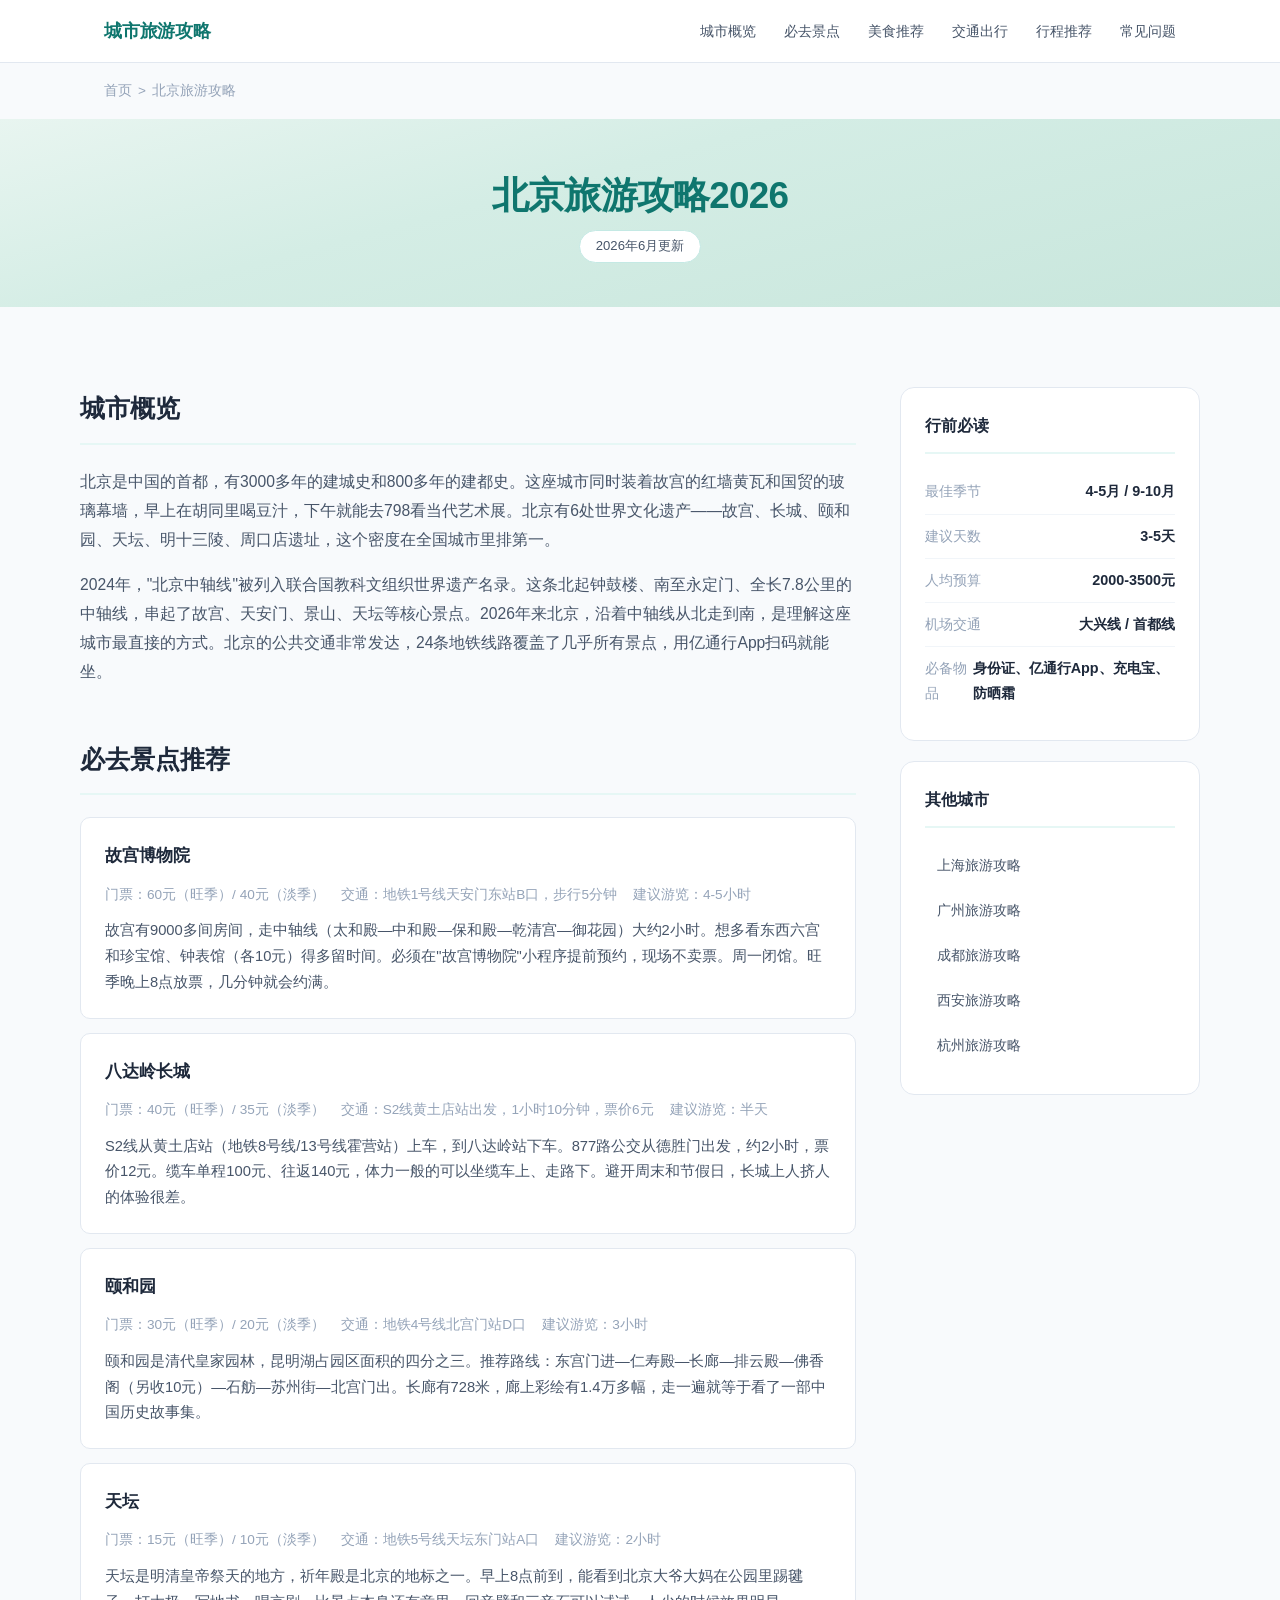
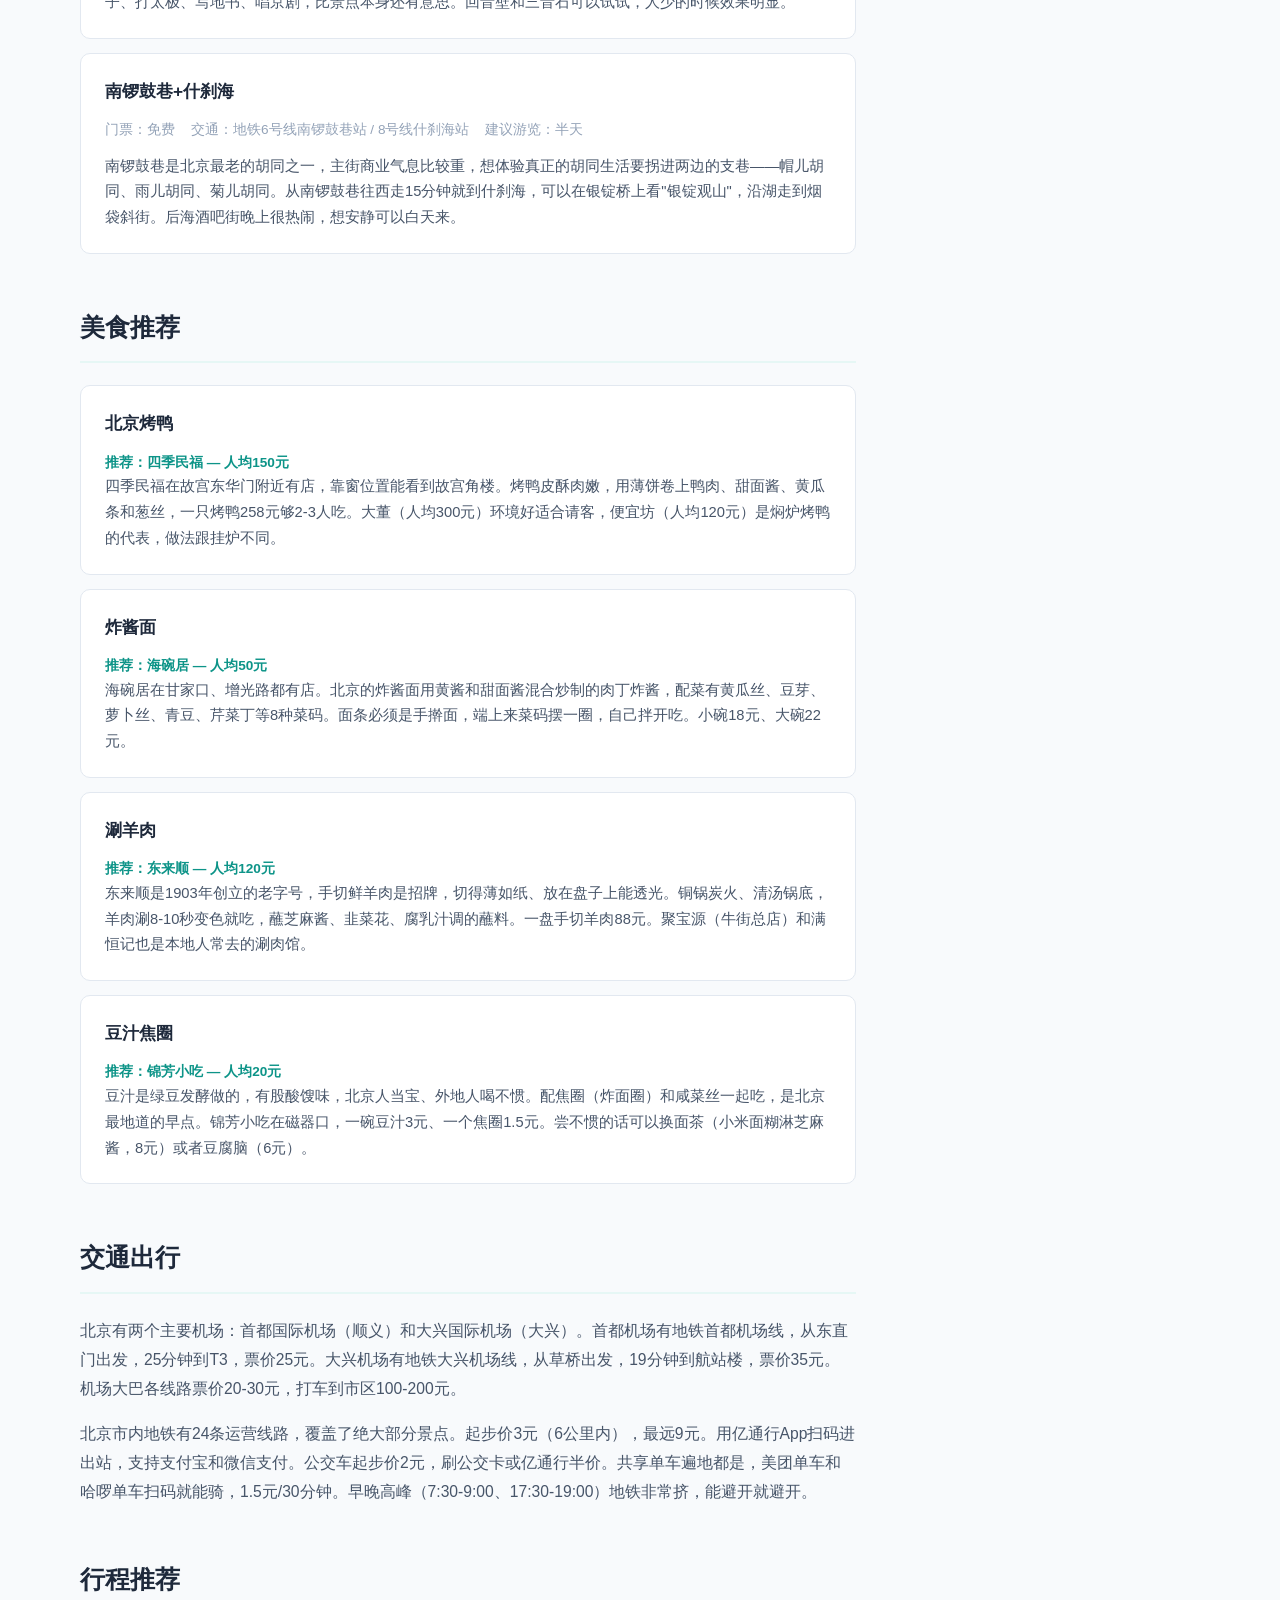
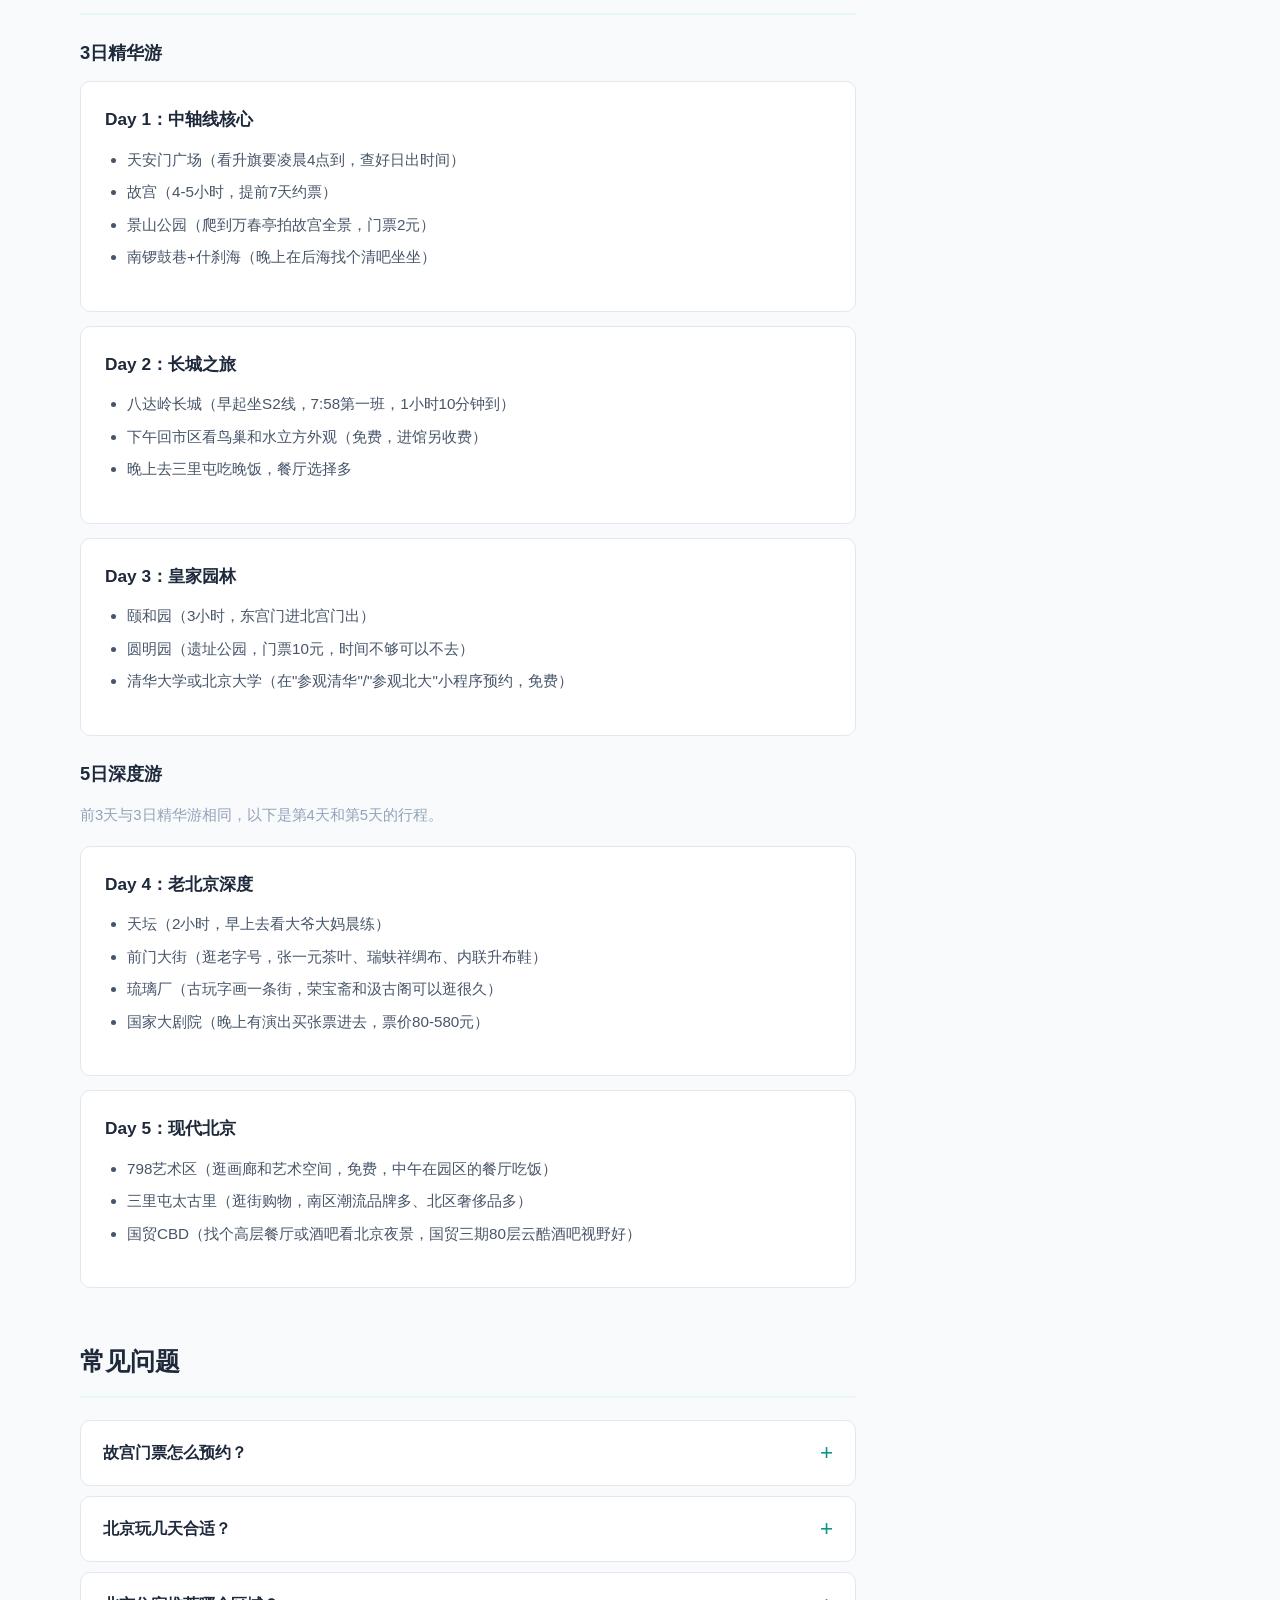
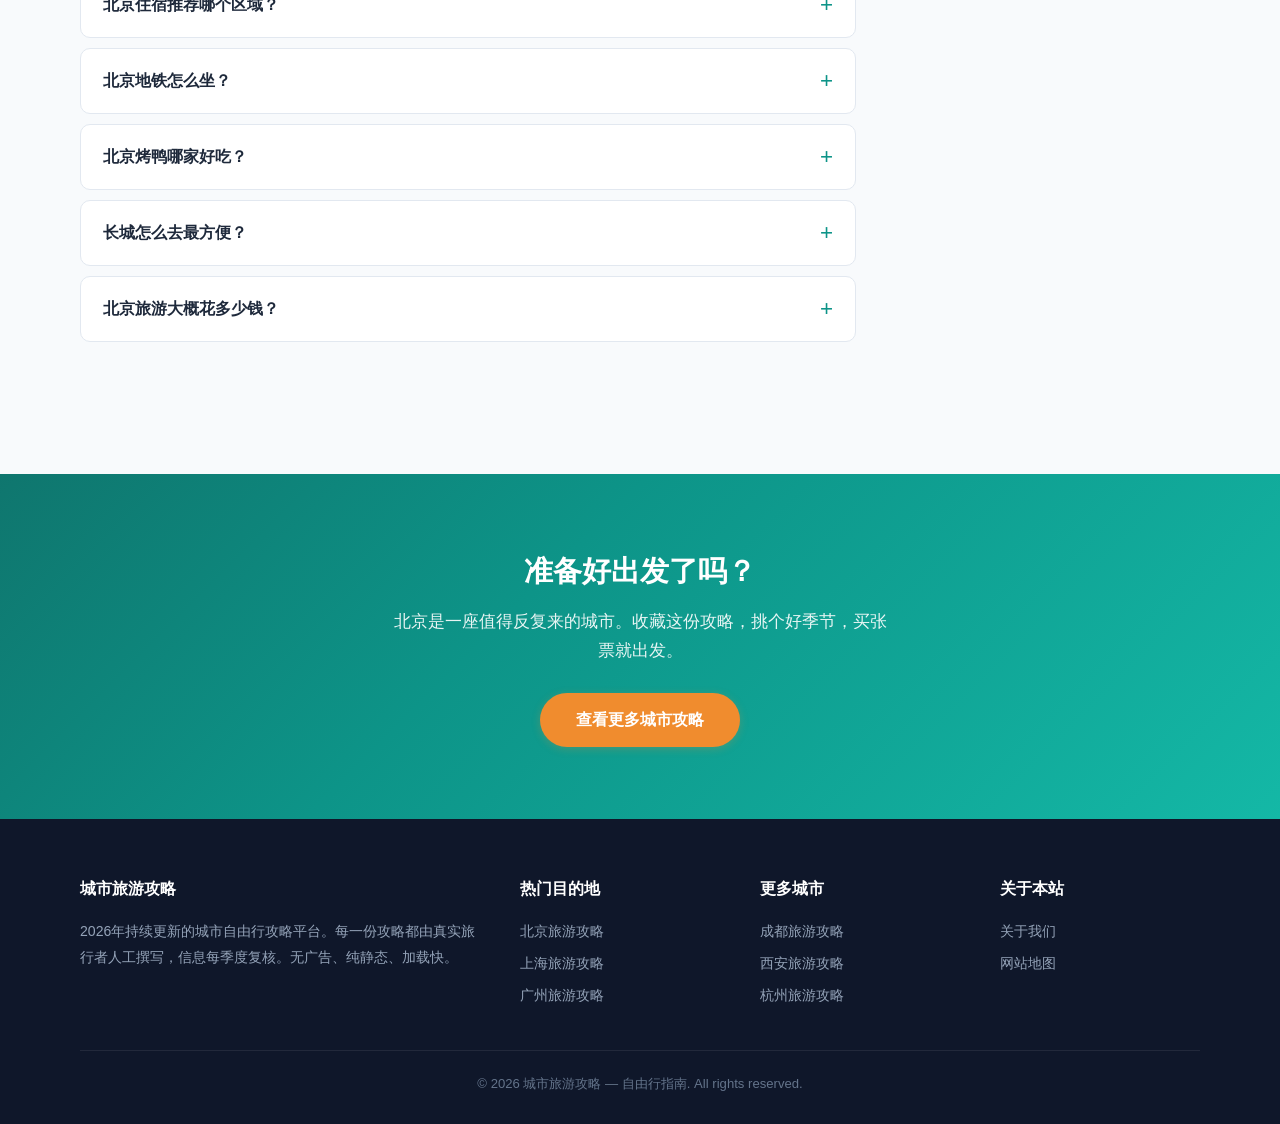
==== travel-guide/cities/beijing.html @ 70951220 "init: 0-1开发团队 - travel-guide + zhixie-ai" ====
<!DOCTYPE html>
<html lang="zh-CN">
<head>
<meta charset="UTF-8">
<meta name="viewport" content="width=device-width, initial-scale=1.0">
<title>北京旅游攻略2026 | 必去景点、美食推荐与行程规划</title>
<meta name="description" content="2026年最新北京旅游攻略，自由行必备指南：故宫门票60元预约攻略、八达岭长城40元交通指南、颐和园天坛门票价格、北京烤鸭涮羊肉炸酱面豆汁去哪吃、地铁24条线换乘攻略、前门王府井住宿推荐、3日精华游5日深度游行程规划，北京自由行景点美食路线全覆盖。">
<meta name="keywords" content="北京旅游攻略,北京自由行,北京景点,北京美食,故宫攻略,长城攻略,北京行程规划">
<meta name="robots" content="index, follow">
<link rel="canonical" href="https://travel-guide.example.com/cities/beijing.html">
<link rel="stylesheet" href="../css/style.css">

<meta property="og:title" content="北京旅游攻略2026 | 必去景点、美食推荐与行程规划">
<meta property="og:description" content="2026年最新北京旅游攻略，故宫门票预约、八达岭长城交通、烤鸭涮肉去哪吃、地铁换乘指南全覆盖。3日精华游与5日深度游行程推荐。">
<meta property="og:type" content="article">
<meta property="og:url" content="https://travel-guide.example.com/cities/beijing.html">
<meta property="og:locale" content="zh_CN">

<meta name="twitter:card" content="summary_large_image">
<meta name="twitter:title" content="北京旅游攻略2026 | 自由行指南">
<meta name="twitter:description" content="2026年最新北京旅游攻略，景点、美食、交通、行程全覆盖。">

<script type="application/ld+json">
{
  "@context": "https://schema.org",
  "@type": "Article",
  "headline": "北京旅游攻略2026 | 必去景点、美食推荐与行程规划",
  "description": "2026年最新北京旅游攻略，覆盖故宫、八达岭长城、颐和园、天坛等必去景点，北京烤鸭、涮羊肉、炸酱面等地道美食，地铁交通指南与3日5日行程规划。",
  "datePublished": "2026-06-04",
  "dateModified": "2026-06-04",
  "author": {
    "@type": "Organization",
    "name": "城市旅游攻略",
    "url": "https://travel-guide.example.com/"
  },
  "publisher": {
    "@type": "Organization",
    "name": "城市旅游攻略",
    "url": "https://travel-guide.example.com/"
  },
  "inLanguage": "zh-CN"
}
</script>

<script type="application/ld+json">
{
  "@context": "https://schema.org",
  "@type": "BreadcrumbList",
  "itemListElement": [
    {
      "@type": "ListItem",
      "position": 1,
      "name": "首页",
      "item": "https://travel-guide.example.com/"
    },
    {
      "@type": "ListItem",
      "position": 2,
      "name": "北京旅游攻略",
      "item": "https://travel-guide.example.com/cities/beijing.html"
    }
  ]
}
</script>

<script type="application/ld+json">
{
  "@context": "https://schema.org",
  "@type": "FAQPage",
  "mainEntity": [
    {
      "@type": "Question",
      "name": "故宫门票怎么预约？",
      "acceptedAnswer": {
        "@type": "Answer",
        "text": "故宫门票只能通过'故宫博物院'微信小程序提前预约，现场不售票。每天20:00放出7天后的票，旺季（4-10月）门票60元，淡季（11-3月）40元。珍宝馆和钟表馆各10元需单独预约。周一闭馆。旺季建议准时20:00抢票，几分钟就会约满。每个身份证限购1张，入馆需刷身份证。"
      }
    },
    {
      "@type": "Question",
      "name": "北京玩几天合适？",
      "acceptedAnswer": {
        "@type": "Answer",
        "text": "3天可以走完核心景点（故宫、长城、颐和园、天坛），适合周末加调休的短途游。5天能比较从容地走完主要景点，还能逛逛胡同、798艺术区、国家大剧院。7天以上可以把明十三陵、香山、雍和宫、国博等加进来，节奏会舒服很多。第一次来北京建议安排4-5天。"
      }
    },
    {
      "@type": "Question",
      "name": "北京住宿推荐哪个区域？",
      "acceptedAnswer": {
        "@type": "Answer",
        "text": "推荐住在前门-王府井-东单一带，地铁1号线和2号线交会，去天安门、故宫、天坛步行或地铁都很方便，经济酒店300-500元/晚。想要性价比高可以住西直门-积水潭附近，地铁2号线和4号线交会，200-350元/晚的连锁酒店选择多。南锣鼓巷周边有不少四合院民宿，体验好但价格偏高（500-800元/晚），隔音一般。"
      }
    },
    {
      "@type": "Question",
      "name": "北京地铁怎么坐？",
      "acceptedAnswer": {
        "@type": "Answer",
        "text": "北京地铁有24条线路，起步价3元（6公里内），最远9元。下载'亿通行'App绑定支付宝或微信，扫码进出站。也可以办一张一卡通，押金20元。地铁运营时间约5:00-23:00，各线路略有不同。重点记住几条线：1号线（东西向，走长安街，串天安门-王府井-国贸）、4号线（南北向，串颐和园-北大-西单-北京南站）、2号线（环线，串前门-北京站-雍和宫）。"
      }
    },
    {
      "@type": "Question",
      "name": "北京烤鸭哪家好吃？",
      "acceptedAnswer": {
        "@type": "Answer",
        "text": "本地人推荐四季民福，人均150元，故宫东华门店靠窗位能看到角楼，烤鸭258元/只够2-3人吃。大董烤鸭人均300元，环境好、适合请客，酥不腻系列是招牌。全聚德名气大但游客扎堆，本地人去得少。便宜坊是焖炉烤鸭的代表，做法跟挂炉不同，皮没那么脆但肉更嫩，人均120元。"
      }
    },
    {
      "@type": "Question",
      "name": "长城怎么去最方便？",
      "acceptedAnswer": {
        "@type": "Answer",
        "text": "去八达岭长城最推荐S2线市郊铁路，从黄土店站（地铁8号线/13号线霍营站）出发，1小时10分钟到八达岭站，票价6元，刷卡或亿通行乘车。877路公交从德胜门出发，约2小时，票价12元。自驾走京藏高速约1.5小时。缆车单程100元、往返140元。慕田峪长城人少景美，适合自驾或包车去（约2小时车程），门票45元。"
      }
    },
    {
      "@type": "Question",
      "name": "北京旅游大概花多少钱？",
      "acceptedAnswer": {
        "@type": "Answer",
        "text": "经济型3天游人均1500-2000元：经济酒店250元/晚×2+景点门票200元+餐饮300元+交通150元+其他。舒适型3天游人均2500-3500元：连锁酒店400元/晚×2+正餐+打车+演出门票。5天深度游人均3500-5000元可以玩得比较舒服。省钱技巧：景点门票学生证半价、公交亿通行半价、青旅床位60-80元/晚、超市买水和零食省不少。"
      }
    }
  ]
}
</script>
</head>
<body>

<nav class="nav" aria-label="主导航">
  <div class="nav-inner">
    <a href="../index.html" class="nav-logo">城市旅游攻略</a>
    <ul class="nav-links">
      <li><a href="#overview">城市概览</a></li>
      <li><a href="#attractions">必去景点</a></li>
      <li><a href="#food">美食推荐</a></li>
      <li><a href="#transport">交通出行</a></li>
      <li><a href="#itinerary">行程推荐</a></li>
      <li><a href="#faq">常见问题</a></li>
    </ul>
  </div>
</nav>

<nav class="breadcrumb" aria-label="面包屑导航">
  <a href="../index.html">首页</a><span>&gt;</span>北京旅游攻略
</nav>

<header class="city-hero">
  <h1>北京旅游攻略2026</h1>
  <span class="update-badge">2026年6月更新</span>
</header>

<main>
  <section class="section" id="overview" aria-labelledby="overview-heading">
    <div class="city-layout">
      <div class="city-main">
        <div class="city-section">
          <h2 id="overview-heading">城市概览</h2>
          <p>北京是中国的首都，有3000多年的建城史和800多年的建都史。这座城市同时装着故宫的红墙黄瓦和国贸的玻璃幕墙，早上在胡同里喝豆汁，下午就能去798看当代艺术展。北京有6处世界文化遗产——故宫、长城、颐和园、天坛、明十三陵、周口店遗址，这个密度在全国城市里排第一。</p>
          <p>2024年，"北京中轴线"被列入联合国教科文组织世界遗产名录。这条北起钟鼓楼、南至永定门、全长7.8公里的中轴线，串起了故宫、天安门、景山、天坛等核心景点。2026年来北京，沿着中轴线从北走到南，是理解这座城市最直接的方式。北京的公共交通非常发达，24条地铁线路覆盖了几乎所有景点，用亿通行App扫码就能坐。</p>
        </div>

        <div class="city-section" id="attractions">
          <h2>必去景点推荐</h2>
          <div class="attraction-list">
            <div class="attraction-item">
              <h3>故宫博物院</h3>
              <div class="attraction-meta">
                <span>门票：60元（旺季）/ 40元（淡季）</span>
                <span>交通：地铁1号线天安门东站B口，步行5分钟</span>
                <span>建议游览：4-5小时</span>
              </div>
              <p>故宫有9000多间房间，走中轴线（太和殿—中和殿—保和殿—乾清宫—御花园）大约2小时。想多看东西六宫和珍宝馆、钟表馆（各10元）得多留时间。必须在"故宫博物院"小程序提前预约，现场不卖票。周一闭馆。旺季晚上8点放票，几分钟就会约满。</p>
            </div>
            <div class="attraction-item">
              <h3>八达岭长城</h3>
              <div class="attraction-meta">
                <span>门票：40元（旺季）/ 35元（淡季）</span>
                <span>交通：S2线黄土店站出发，1小时10分钟，票价6元</span>
                <span>建议游览：半天</span>
              </div>
              <p>S2线从黄土店站（地铁8号线/13号线霍营站）上车，到八达岭站下车。877路公交从德胜门出发，约2小时，票价12元。缆车单程100元、往返140元，体力一般的可以坐缆车上、走路下。避开周末和节假日，长城上人挤人的体验很差。</p>
            </div>
            <div class="attraction-item">
              <h3>颐和园</h3>
              <div class="attraction-meta">
                <span>门票：30元（旺季）/ 20元（淡季）</span>
                <span>交通：地铁4号线北宫门站D口</span>
                <span>建议游览：3小时</span>
              </div>
              <p>颐和园是清代皇家园林，昆明湖占园区面积的四分之三。推荐路线：东宫门进—仁寿殿—长廊—排云殿—佛香阁（另收10元）—石舫—苏州街—北宫门出。长廊有728米，廊上彩绘有1.4万多幅，走一遍就等于看了一部中国历史故事集。</p>
            </div>
            <div class="attraction-item">
              <h3>天坛</h3>
              <div class="attraction-meta">
                <span>门票：15元（旺季）/ 10元（淡季）</span>
                <span>交通：地铁5号线天坛东门站A口</span>
                <span>建议游览：2小时</span>
              </div>
              <p>天坛是明清皇帝祭天的地方，祈年殿是北京的地标之一。早上8点前到，能看到北京大爷大妈在公园里踢毽子、打太极、写地书、唱京剧，比景点本身还有意思。回音壁和三音石可以试试，人少的时候效果明显。</p>
            </div>
            <div class="attraction-item">
              <h3>南锣鼓巷+什刹海</h3>
              <div class="attraction-meta">
                <span>门票：免费</span>
                <span>交通：地铁6号线南锣鼓巷站 / 8号线什刹海站</span>
                <span>建议游览：半天</span>
              </div>
              <p>南锣鼓巷是北京最老的胡同之一，主街商业气息比较重，想体验真正的胡同生活要拐进两边的支巷——帽儿胡同、雨儿胡同、菊儿胡同。从南锣鼓巷往西走15分钟就到什刹海，可以在银锭桥上看"银锭观山"，沿湖走到烟袋斜街。后海酒吧街晚上很热闹，想安静可以白天来。</p>
            </div>
          </div>
        </div>

        <div class="city-section" id="food">
          <h2>美食推荐</h2>
          <div class="food-list">
            <div class="food-item">
              <h3>北京烤鸭</h3>
              <div class="food-restaurant">推荐：四季民福 — 人均150元</div>
              <p>四季民福在故宫东华门附近有店，靠窗位置能看到故宫角楼。烤鸭皮酥肉嫩，用薄饼卷上鸭肉、甜面酱、黄瓜条和葱丝，一只烤鸭258元够2-3人吃。大董（人均300元）环境好适合请客，便宜坊（人均120元）是焖炉烤鸭的代表，做法跟挂炉不同。</p>
            </div>
            <div class="food-item">
              <h3>炸酱面</h3>
              <div class="food-restaurant">推荐：海碗居 — 人均50元</div>
              <p>海碗居在甘家口、增光路都有店。北京的炸酱面用黄酱和甜面酱混合炒制的肉丁炸酱，配菜有黄瓜丝、豆芽、萝卜丝、青豆、芹菜丁等8种菜码。面条必须是手擀面，端上来菜码摆一圈，自己拌开吃。小碗18元、大碗22元。</p>
            </div>
            <div class="food-item">
              <h3>涮羊肉</h3>
              <div class="food-restaurant">推荐：东来顺 — 人均120元</div>
              <p>东来顺是1903年创立的老字号，手切鲜羊肉是招牌，切得薄如纸、放在盘子上能透光。铜锅炭火、清汤锅底，羊肉涮8-10秒变色就吃，蘸芝麻酱、韭菜花、腐乳汁调的蘸料。一盘手切羊肉88元。聚宝源（牛街总店）和满恒记也是本地人常去的涮肉馆。</p>
            </div>
            <div class="food-item">
              <h3>豆汁焦圈</h3>
              <div class="food-restaurant">推荐：锦芳小吃 — 人均20元</div>
              <p>豆汁是绿豆发酵做的，有股酸馊味，北京人当宝、外地人喝不惯。配焦圈（炸面圈）和咸菜丝一起吃，是北京最地道的早点。锦芳小吃在磁器口，一碗豆汁3元、一个焦圈1.5元。尝不惯的话可以换面茶（小米面糊淋芝麻酱，8元）或者豆腐脑（6元）。</p>
            </div>
          </div>
        </div>

        <div class="city-section" id="transport">
          <h2>交通出行</h2>
          <p>北京有两个主要机场：首都国际机场（顺义）和大兴国际机场（大兴）。首都机场有地铁首都机场线，从东直门出发，25分钟到T3，票价25元。大兴机场有地铁大兴机场线，从草桥出发，19分钟到航站楼，票价35元。机场大巴各线路票价20-30元，打车到市区100-200元。</p>
          <p>北京市内地铁有24条运营线路，覆盖了绝大部分景点。起步价3元（6公里内），最远9元。用亿通行App扫码进出站，支持支付宝和微信支付。公交车起步价2元，刷公交卡或亿通行半价。共享单车遍地都是，美团单车和哈啰单车扫码就能骑，1.5元/30分钟。早晚高峰（7:30-9:00、17:30-19:00）地铁非常挤，能避开就避开。</p>
        </div>

        <div class="city-section" id="itinerary">
          <h2>行程推荐</h2>

          <h3>3日精华游</h3>
          <div class="itinerary-day">
            <h3>Day 1：中轴线核心</h3>
            <ul>
              <li>天安门广场（看升旗要凌晨4点到，查好日出时间）</li>
              <li>故宫（4-5小时，提前7天约票）</li>
              <li>景山公园（爬到万春亭拍故宫全景，门票2元）</li>
              <li>南锣鼓巷+什刹海（晚上在后海找个清吧坐坐）</li>
            </ul>
          </div>
          <div class="itinerary-day">
            <h3>Day 2：长城之旅</h3>
            <ul>
              <li>八达岭长城（早起坐S2线，7:58第一班，1小时10分钟到）</li>
              <li>下午回市区看鸟巢和水立方外观（免费，进馆另收费）</li>
              <li>晚上去三里屯吃晚饭，餐厅选择多</li>
            </ul>
          </div>
          <div class="itinerary-day">
            <h3>Day 3：皇家园林</h3>
            <ul>
              <li>颐和园（3小时，东宫门进北宫门出）</li>
              <li>圆明园（遗址公园，门票10元，时间不够可以不去）</li>
              <li>清华大学或北京大学（在"参观清华"/"参观北大"小程序预约，免费）</li>
            </ul>
          </div>

          <h3>5日深度游</h3>
          <p style="font-size:0.93rem;color:var(--text-muted);margin-bottom:16px;">前3天与3日精华游相同，以下是第4天和第5天的行程。</p>
          <div class="itinerary-day">
            <h3>Day 4：老北京深度</h3>
            <ul>
              <li>天坛（2小时，早上去看大爷大妈晨练）</li>
              <li>前门大街（逛老字号，张一元茶叶、瑞蚨祥绸布、内联升布鞋）</li>
              <li>琉璃厂（古玩字画一条街，荣宝斋和汲古阁可以逛很久）</li>
              <li>国家大剧院（晚上有演出买张票进去，票价80-580元）</li>
            </ul>
          </div>
          <div class="itinerary-day">
            <h3>Day 5：现代北京</h3>
            <ul>
              <li>798艺术区（逛画廊和艺术空间，免费，中午在园区的餐厅吃饭）</li>
              <li>三里屯太古里（逛街购物，南区潮流品牌多、北区奢侈品多）</li>
              <li>国贸CBD（找个高层餐厅或酒吧看北京夜景，国贸三期80层云酷酒吧视野好）</li>
            </ul>
          </div>
        </div>

        <div class="city-section" id="faq">
          <h2>常见问题</h2>
          <div class="faq-list">
            <div class="faq-item">
              <div class="faq-q" onclick="this.parentElement.classList.toggle('open')" role="button" aria-expanded="false">故宫门票怎么预约？</div>
              <div class="faq-a">
                <p>故宫门票只能通过"故宫博物院"微信小程序提前预约，现场不售票。每天20:00放出7天后的票，旺季（4-10月）门票60元，淡季（11-3月）40元。珍宝馆和钟表馆各10元需单独预约。周一闭馆。旺季建议准时20:00抢票，几分钟就会约满。每个身份证限购1张，入馆需刷身份证。</p>
              </div>
            </div>
            <div class="faq-item">
              <div class="faq-q" onclick="this.parentElement.classList.toggle('open')" role="button" aria-expanded="false">北京玩几天合适？</div>
              <div class="faq-a">
                <p>3天可以走完核心景点（故宫、长城、颐和园、天坛），适合周末加调休的短途游。5天能比较从容地走完主要景点，还能逛逛胡同、798艺术区、国家大剧院。7天以上可以把明十三陵、香山、雍和宫、国博等加进来，节奏会舒服很多。第一次来北京建议安排4-5天。</p>
              </div>
            </div>
            <div class="faq-item">
              <div class="faq-q" onclick="this.parentElement.classList.toggle('open')" role="button" aria-expanded="false">北京住宿推荐哪个区域？</div>
              <div class="faq-a">
                <p>推荐住在前门-王府井-东单一带，地铁1号线和2号线交会，去天安门、故宫、天坛都很方便，经济酒店300-500元/晚。想要性价比高可以住西直门-积水潭附近，地铁2号线和4号线交会，200-350元/晚的连锁酒店选择多。南锣鼓巷周边有不少四合院民宿，体验好但价格偏高（500-800元/晚），隔音一般。</p>
              </div>
            </div>
            <div class="faq-item">
              <div class="faq-q" onclick="this.parentElement.classList.toggle('open')" role="button" aria-expanded="false">北京地铁怎么坐？</div>
              <div class="faq-a">
                <p>北京地铁有24条线路，起步价3元（6公里内），最远9元。下载"亿通行"App绑定支付宝或微信，扫码进出站。地铁运营时间约5:00-23:00，各线路略有不同。重点记住几条线：1号线东西向走长安街，串天安门-王府井-国贸；4号线南北向，串颐和园-北大-西单-北京南站；2号线是环线，串前门-北京站-雍和宫。</p>
              </div>
            </div>
            <div class="faq-item">
              <div class="faq-q" onclick="this.parentElement.classList.toggle('open')" role="button" aria-expanded="false">北京烤鸭哪家好吃？</div>
              <div class="faq-a">
                <p>本地人推荐四季民福，人均150元，故宫东华门店靠窗位能看到角楼，烤鸭258元/只够2-3人吃。大董烤鸭人均300元，环境好适合请客，酥不腻系列是招牌。全聚德名气大但游客扎堆，本地人去得少。便宜坊是焖炉烤鸭的代表，皮没那么脆但肉更嫩，人均120元。</p>
              </div>
            </div>
            <div class="faq-item">
              <div class="faq-q" onclick="this.parentElement.classList.toggle('open')" role="button" aria-expanded="false">长城怎么去最方便？</div>
              <div class="faq-a">
                <p>去八达岭长城最推荐S2线市郊铁路，从黄土店站（地铁8号线/13号线霍营站）出发，1小时10分钟到八达岭站，票价6元。877路公交从德胜门出发，约2小时，票价12元。缆车单程100元、往返140元。慕田峪长城人少景美，适合自驾或包车去，约2小时车程，门票45元。</p>
              </div>
            </div>
            <div class="faq-item">
              <div class="faq-q" onclick="this.parentElement.classList.toggle('open')" role="button" aria-expanded="false">北京旅游大概花多少钱？</div>
              <div class="faq-a">
                <p>经济型3天游人均1500-2000元：经济酒店250元/晚×2+景点门票200元+餐饮300元+交通150元+其他。舒适型3天游人均2500-3500元：连锁酒店400元/晚×2+正餐+打车+演出门票。5天深度游人均3500-5000元可以玩得比较舒服。省钱技巧：景点门票学生证半价、公交亿通行半价、青旅床位60-80元/晚。</p>
              </div>
            </div>
          </div>
        </div>
      </div>

      <aside class="city-sidebar">
        <div class="sidebar-card">
          <h3>行前必读</h3>
          <div class="sidebar-info-item">
            <span class="sidebar-info-label">最佳季节</span>
            <span class="sidebar-info-value">4-5月 / 9-10月</span>
          </div>
          <div class="sidebar-info-item">
            <span class="sidebar-info-label">建议天数</span>
            <span class="sidebar-info-value">3-5天</span>
          </div>
          <div class="sidebar-info-item">
            <span class="sidebar-info-label">人均预算</span>
            <span class="sidebar-info-value">2000-3500元</span>
          </div>
          <div class="sidebar-info-item">
            <span class="sidebar-info-label">机场交通</span>
            <span class="sidebar-info-value">大兴线 / 首都线</span>
          </div>
          <div class="sidebar-info-item">
            <span class="sidebar-info-label">必备物品</span>
            <span class="sidebar-info-value">身份证、亿通行App、充电宝、防晒霜</span>
          </div>
        </div>

        <div class="sidebar-card">
          <h3>其他城市</h3>
          <ul class="sidebar-city-list">
            <li><a href="shanghai.html">上海旅游攻略</a></li>
            <li><a href="guangzhou.html">广州旅游攻略</a></li>
            <li><a href="chengdu.html">成都旅游攻略</a></li>
            <li><a href="xian.html">西安旅游攻略</a></li>
            <li><a href="hangzhou.html">杭州旅游攻略</a></li>
          </ul>
        </div>
      </aside>
    </div>
  </section>

  <section class="cta-band">
    <h2>准备好出发了吗？</h2>
    <p>北京是一座值得反复来的城市。收藏这份攻略，挑个好季节，买张票就出发。</p>
    <a href="../index.html" class="btn-primary">查看更多城市攻略</a>
  </section>
</main>

<footer class="footer">
  <div class="footer-inner">
    <div class="footer-col">
      <h3>城市旅游攻略</h3>
      <p style="font-size:0.88rem;line-height:1.8;">2026年持续更新的城市自由行攻略平台。每一份攻略都由真实旅行者人工撰写，信息每季度复核。无广告、纯静态、加载快。</p>
    </div>
    <div class="footer-col">
      <h3>热门目的地</h3>
      <ul>
        <li><a href="beijing.html">北京旅游攻略</a></li>
        <li><a href="shanghai.html">上海旅游攻略</a></li>
        <li><a href="guangzhou.html">广州旅游攻略</a></li>
      </ul>
    </div>
    <div class="footer-col">
      <h3>更多城市</h3>
      <ul>
        <li><a href="chengdu.html">成都旅游攻略</a></li>
        <li><a href="xian.html">西安旅游攻略</a></li>
        <li><a href="hangzhou.html">杭州旅游攻略</a></li>
      </ul>
    </div>
    <div class="footer-col">
      <h3>关于本站</h3>
      <ul>
        <li><a href="../index.html#about">关于我们</a></li>
        <li><a href="../sitemap.xml">网站地图</a></li>
      </ul>
    </div>
  </div>
  <div class="footer-bottom">
    <p>&copy; 2026 城市旅游攻略 — 自由行指南. All rights reserved.</p>
  </div>
</footer>

</body>
</html>
---- travel-guide/css/style.css ----
/* ===== CSS Variables ===== */
:root {
  --primary: #0d9488;
  --primary-dark: #0f766e;
  --primary-light: #e6f7f5;
  --primary-border: #c4e9e4;
  --accent: #f08c2e;
  --accent-dark: #d47520;
  --accent-light: #fff7ed;
  --text: #1e293b;
  --text-secondary: #475569;
  --text-muted: #94a3b8;
  --bg: #f8fafc;
  --white: #ffffff;
  --border: #e2e8f0;
  --border-light: #f1f5f9;
  --shadow-sm: 0 1px 2px rgba(0,0,0,0.05);
  --shadow: 0 4px 16px rgba(0,0,0,0.06);
  --shadow-lg: 0 8px 32px rgba(0,0,0,0.09);
  --shadow-xl: 0 16px 48px rgba(0,0,0,0.11);
  --radius: 14px;
  --radius-sm: 10px;
  --radius-xs: 6px;
  --max-width: 1120px;
  --content-width: 720px;
  --transition: 0.2s cubic-bezier(0.4, 0, 0.2, 1);
}

/* ===== Reset ===== */
*, *::before, *::after { box-sizing: border-box; margin: 0; padding: 0; }
html { scroll-behavior: smooth; font-size: 16px; }
body {
  font-family: -apple-system, BlinkMacSystemFont, "PingFang SC", "Microsoft YaHei", "Hiragino Sans GB", "Noto Sans CJK SC", "WenQuanYi Micro Hei", sans-serif;
  color: var(--text);
  background: var(--bg);
  line-height: 1.75;
  -webkit-font-smoothing: antialiased;
}
a { color: var(--primary); text-decoration: none; transition: color var(--transition); }
a:hover { color: var(--primary-dark); }
img { max-width: 100%; height: auto; display: block; }

/* ===== Utility ===== */
.sr-only { position: absolute; width: 1px; height: 1px; overflow: hidden; clip: rect(0,0,0,0); white-space: nowrap; border: 0; }

/* ===== Buttons ===== */
.btn-primary {
  display: inline-flex; align-items: center; justify-content: center; gap: 8px;
  background: var(--accent); color: #fff; padding: 13px 36px; border-radius: 50px;
  font-size: 1rem; font-weight: 600; text-decoration: none; border: none; cursor: pointer;
  transition: background var(--transition), transform 0.15s, box-shadow var(--transition);
  font-family: inherit; box-shadow: 0 2px 8px rgba(240,140,46,0.25);
}
.btn-primary:hover { background: var(--accent-dark); transform: translateY(-1px); box-shadow: 0 4px 16px rgba(240,140,46,0.35); color: #fff; }
.btn-primary-outline {
  display: inline-flex; align-items: center; justify-content: center;
  padding: 10px 28px; border: 2px solid var(--primary); border-radius: 50px;
  color: var(--primary); font-size: 0.95rem; font-weight: 600; cursor: pointer;
  background: transparent; font-family: inherit; transition: all var(--transition);
}
.btn-primary-outline:hover { background: var(--primary-light); }

/* ===== Navigation ===== */
.nav {
  background: rgba(255,255,255,0.92); border-bottom: 1px solid var(--border);
  position: sticky; top: 0; z-index: 100; backdrop-filter: blur(12px); -webkit-backdrop-filter: blur(12px);
}
.nav-inner {
  max-width: var(--max-width); margin: 0 auto; padding: 0 24px;
  height: 62px; display: flex; align-items: center; justify-content: space-between;
}
.nav-logo { font-size: 1.15rem; font-weight: 700; color: var(--primary-dark); text-decoration: none; letter-spacing: -0.01em; }
.nav-logo:hover { color: var(--primary-dark); }
.nav-links { display: flex; gap: 28px; list-style: none; align-items: center; }
.nav-links a { color: var(--text-secondary); font-size: 0.9rem; font-weight: 500; transition: color var(--transition); }
.nav-links a:hover { color: var(--primary); }

/* ===== Hero ===== */
.hero {
  background: linear-gradient(165deg, #e8f5f0 0%, #d4ede5 35%, #c0e5d9 70%, #b8e0d2 100%);
  padding: 88px 24px 72px; text-align: center; position: relative; overflow: hidden;
}
.hero::before {
  content: ""; position: absolute; top: -60px; right: -60px;
  width: 260px; height: 260px; border-radius: 50%;
  background: rgba(13,148,136,0.06); pointer-events: none;
}
.hero::after {
  content: ""; position: absolute; bottom: -40px; left: -40px;
  width: 200px; height: 200px; border-radius: 50%;
  background: rgba(240,140,46,0.05); pointer-events: none;
}
.hero-inner { max-width: 720px; margin: 0 auto; position: relative; z-index: 1; }
.hero h1 {
  font-size: clamp(1.9rem, 5vw, 2.7rem); font-weight: 800;
  color: var(--primary-dark); line-height: 1.35; margin-bottom: 16px; letter-spacing: -0.02em;
}
.hero-subtitle {
  font-size: 1.08rem; color: #475569; margin-bottom: 36px;
  line-height: 1.75; max-width: 600px; margin-left: auto; margin-right: auto;
}

/* ===== Section ===== */
.section { padding: 80px 24px; }
.section-inner { max-width: var(--max-width); margin: 0 auto; }
.section-header { text-align: center; margin-bottom: 52px; }
.section-header h2 {
  font-size: clamp(1.5rem, 4vw, 2rem); font-weight: 700; color: var(--text);
  display: inline-block; position: relative; letter-spacing: -0.01em;
}
.section-header h2::after {
  content: ""; display: block; width: 48px; height: 3px;
  background: var(--primary); margin: 12px auto 0; border-radius: 2px;
}
.section-header p { color: var(--text-secondary); font-size: 1rem; max-width: 560px; margin: 14px auto 0; line-height: 1.7; }

/* ===== City Cards Grid (Homepage) ===== */
.city-grid { display: grid; grid-template-columns: repeat(auto-fit, minmax(320px, 1fr)); gap: 24px; }
.city-card {
  background: var(--white); border-radius: var(--radius); overflow: hidden;
  box-shadow: var(--shadow); transition: transform var(--transition), box-shadow var(--transition);
  border: 1px solid var(--border-light);
}
.city-card:hover { transform: translateY(-4px); box-shadow: var(--shadow-lg); border-color: var(--primary-border); }
.city-card-img {
  height: 180px; display: flex; align-items: center; justify-content: center;
  font-size: 3.2rem; color: #fff; position: relative; letter-spacing: 0.05em;
}
.city-card-img::after {
  content: ""; position: absolute; inset: 0;
  background: linear-gradient(to bottom, transparent 60%, rgba(0,0,0,0.15));
}
.city-card-body { padding: 22px 24px 24px; }
.city-card-body h3 { font-size: 1.2rem; font-weight: 700; margin-bottom: 4px; }
.city-card-body h3 a { color: var(--text); transition: color var(--transition); }
.city-card-body h3 a:hover { color: var(--primary); }
.city-card-tags { display: flex; flex-wrap: wrap; gap: 6px; margin: 10px 0 12px; }
.city-card-tags span {
  font-size: 0.76rem; padding: 3px 12px; border-radius: 50px;
  background: var(--primary-light); color: var(--primary-dark); font-weight: 500;
}
.city-card-body p { font-size: 0.92rem; color: var(--text-secondary); line-height: 1.7; }

/* ===== Search ===== */
.search-wrapper { max-width: 440px; margin: 0 auto 36px; position: relative; }
.search-input {
  width: 100%; padding: 13px 48px 13px 20px; border: 2px solid var(--border);
  border-radius: 50px; font-size: 0.95rem; color: var(--text); background: var(--white);
  font-family: inherit; outline: none; transition: border-color var(--transition), box-shadow var(--transition);
}
.search-input:focus { border-color: var(--primary); box-shadow: 0 0 0 4px rgba(13,148,136,0.1); }
.search-input::placeholder { color: var(--text-muted); }
.search-icon { position: absolute; right: 16px; top: 50%; transform: translateY(-50%); font-size: 1.1rem; color: var(--text-muted); pointer-events: none; }
.search-empty { text-align: center; padding: 40px 20px; color: var(--text-muted); font-size: 0.95rem; grid-column: 1 / -1; }

/* ===== All Cities Grid ===== */
.all-cities-grid { display: grid; grid-template-columns: repeat(auto-fill, minmax(210px, 1fr)); gap: 14px; }
.all-city-card {
  background: var(--white); border: 1px solid var(--border); border-radius: var(--radius-sm);
  padding: 18px 16px; display: flex; align-items: center; gap: 12px;
  cursor: pointer; transition: all var(--transition); position: relative; overflow: hidden;
}
.all-city-card:hover { border-color: var(--primary); box-shadow: var(--shadow); }
.all-city-card.unlocked { border-left: 3px solid #22c55e; }
.all-city-card.unlocked:hover { border-color: var(--primary); }
.all-city-card.locked { border-left: 3px solid #e2e8f0; opacity: 0.85; background: #fafbfc; }
.all-city-card.locked:hover { opacity: 1; border-color: var(--accent); background: var(--white); }
.city-card-icon { font-size: 1.2rem; flex-shrink: 0; width: 28px; text-align: center; }
.city-card-name { font-weight: 600; font-size: 0.95rem; color: var(--text); }
.city-card-meta { font-size: 0.75rem; color: var(--text-muted); margin-top: 2px; }
.city-card-badge {
  position: absolute; top: -1px; right: -1px; font-size: 0.68rem;
  padding: 2px 10px; border-radius: 0 var(--radius-sm) 0 var(--radius-sm);
  color: #fff; font-weight: 600;
}
.badge-unlocked { background: #22c55e; }
.badge-locked { background: var(--text-muted); }

/* ===== Travel Tips ===== */
.tips-grid { display: grid; grid-template-columns: repeat(auto-fit, minmax(240px, 1fr)); gap: 24px; }
.tip-card {
  padding: 36px 28px; border-radius: var(--radius); border: 1px solid var(--border);
  text-align: center; transition: all var(--transition); background: var(--white);
}
.tip-card:hover { border-color: var(--primary); box-shadow: var(--shadow); transform: translateY(-2px); }
.tip-icon { font-size: 2.4rem; margin-bottom: 14px; display: block; }
.tip-card h3 { font-size: 1.08rem; font-weight: 700; margin-bottom: 10px; color: var(--text); }
.tip-card p { font-size: 0.9rem; color: var(--text-secondary); line-height: 1.75; }

/* ===== About ===== */
.about { background: var(--white); border-top: 1px solid var(--border-light); border-bottom: 1px solid var(--border-light); }
.about-content { max-width: var(--content-width); margin: 0 auto; }
.about-content p { font-size: 1rem; color: var(--text-secondary); line-height: 1.9; margin-bottom: 18px; }
.about-content strong { color: var(--text); }

/* ===== Pricing ===== */
.pricing-grid { display: grid; grid-template-columns: repeat(auto-fit, minmax(250px, 1fr)); gap: 24px; max-width: 940px; margin: 0 auto; }
.pricing-card {
  background: var(--white); border: 2px solid var(--border); border-radius: var(--radius);
  padding: 36px 28px; text-align: center; cursor: pointer;
  transition: all var(--transition); position: relative;
}
.pricing-card:hover { border-color: var(--primary); transform: translateY(-4px); box-shadow: var(--shadow-lg); }
.pricing-card.featured { border-color: var(--accent); background: linear-gradient(180deg, #fffdf8 0%, #fff 100%); box-shadow: var(--shadow); }
.pricing-card.featured::before {
  content: "推荐"; position: absolute; top: 14px; right: 14px;
  background: var(--accent); color: #fff; font-size: 0.75rem;
  padding: 3px 12px; border-radius: 50px; font-weight: 600;
}
.pricing-popular { font-size: 0.88rem; color: var(--accent); font-weight: 600; margin-bottom: 6px; }
.pricing-name { font-size: 1.15rem; font-weight: 700; margin-bottom: 10px; color: var(--text); }
.pricing-price { font-size: 2.4rem; font-weight: 800; color: var(--primary-dark); margin-bottom: 6px; letter-spacing: -0.02em; }
.pricing-price small { font-size: 0.9rem; font-weight: 400; color: var(--text-muted); }
.pricing-desc { font-size: 0.88rem; color: var(--text-secondary); margin-bottom: 18px; line-height: 1.6; }
.pricing-features { text-align: left; font-size: 0.88rem; color: var(--text-secondary); margin-bottom: 24px; list-style: none; padding: 0; }
.pricing-features li { padding: 5px 0; display: flex; align-items: center; gap: 8px; }
.pricing-features li::before { content: "✓"; color: #22c55e; font-weight: 700; flex-shrink: 0; }

/* ===== CTA Band ===== */
.cta-band {
  background: linear-gradient(135deg, #0f766e 0%, #0d9488 40%, #14b8a6 100%);
  padding: 72px 24px; text-align: center; color: #fff;
}
.cta-band h2 { font-size: clamp(1.4rem, 3.5vw, 1.8rem); font-weight: 700; margin-bottom: 12px; }
.cta-band p { font-size: 1.05rem; opacity: 0.9; line-height: 1.7; margin-bottom: 28px; max-width: 500px; margin-left: auto; margin-right: auto; }

/* ===== Modal ===== */
.modal-overlay {
  display: none; position: fixed; top: 0; left: 0; right: 0; bottom: 0;
  background: rgba(15,23,42,0.5); backdrop-filter: blur(4px);
  z-index: 200; align-items: center; justify-content: center;
}
.modal-overlay.active { display: flex; }
.modal-dialog {
  background: var(--white); border-radius: var(--radius); padding: 40px 36px;
  max-width: 480px; width: 90%; text-align: center;
  box-shadow: var(--shadow-xl); animation: modalIn 0.3s cubic-bezier(0.4, 0, 0.2, 1);
  position: relative;
}
@keyframes modalIn { from { opacity: 0; transform: translateY(24px) scale(0.96); } to { opacity: 1; transform: translateY(0) scale(1); } }
.modal-icon { font-size: 3rem; margin-bottom: 14px; }
.modal-title { font-size: 1.35rem; font-weight: 700; margin-bottom: 10px; color: var(--text); }
.modal-body { font-size: 0.95rem; color: var(--text-secondary); line-height: 1.75; margin-bottom: 24px; }
.modal-price { font-size: 2.2rem; font-weight: 800; color: var(--primary-dark); margin-bottom: 22px; letter-spacing: -0.02em; }

/* ===== Toast ===== */
.toast {
  position: fixed; bottom: 28px; left: 50%; transform: translateX(-50%);
  background: #1e293b; color: #fff; padding: 13px 32px; border-radius: 50px;
  font-size: 0.9rem; font-weight: 500; z-index: 300;
  animation: toastIn 0.35s cubic-bezier(0.4, 0, 0.2, 1), toastOut 0.3s ease 2.2s forwards;
  box-shadow: 0 8px 30px rgba(0,0,0,0.2);
}
@keyframes toastIn { from { opacity: 0; transform: translateX(-50%) translateY(12px); } to { opacity: 1; transform: translateX(-50%) translateY(0); } }
@keyframes toastOut { from { opacity: 1; transform: translateX(-50%) translateY(0); } to { opacity: 0; transform: translateX(-50%) translateY(12px); } }

/* ===== City Page Layout ===== */
.breadcrumb {
  max-width: var(--max-width); margin: 0 auto; padding: 16px 24px;
  font-size: 0.85rem; color: var(--text-muted);
}
.breadcrumb a { color: var(--text-muted); }
.breadcrumb a:hover { color: var(--primary); }
.breadcrumb span { margin: 0 6px; }

.city-hero {
  background: linear-gradient(165deg, #e8f5f0 0%, #d4ede5 40%, #c8e6dc 100%);
  padding: 52px 24px 44px; text-align: center;
}
.city-hero h1 {
  font-size: clamp(1.7rem, 4.5vw, 2.3rem); font-weight: 800;
  color: var(--primary-dark); line-height: 1.35; margin-bottom: 10px; letter-spacing: -0.02em;
}
.city-hero .update-badge {
  display: inline-block; font-size: 0.82rem; background: var(--white);
  color: var(--text-secondary); padding: 4px 16px; border-radius: 50px;
  border: 1px solid var(--primary-border); font-weight: 500;
}

.city-layout { display: grid; grid-template-columns: 1fr 300px; gap: 44px; max-width: var(--max-width); margin: 0 auto; }
.city-main { min-width: 0; }
.city-sidebar { position: sticky; top: 82px; align-self: start; }

.city-section { margin-bottom: 52px; }
.city-section h2 {
  font-size: 1.55rem; font-weight: 700; color: var(--text);
  margin-bottom: 22px; padding-bottom: 12px; border-bottom: 2px solid var(--primary-light);
}
.city-section h3 { font-size: 1.15rem; font-weight: 700; color: var(--text); margin: 22px 0 12px; }
.city-section p { font-size: 0.98rem; color: var(--text-secondary); line-height: 1.85; margin-bottom: 16px; }
.city-section ul, .city-section ol { margin: 8px 0 18px 22px; }
.city-section li { font-size: 0.95rem; color: var(--text-secondary); margin-bottom: 6px; line-height: 1.75; }

/* Attraction / Food / Itinerary Cards */
.attraction-item, .food-item, .itinerary-day {
  background: var(--white); border: 1px solid var(--border); border-radius: var(--radius-sm);
  padding: 22px 24px; margin-bottom: 14px; transition: box-shadow var(--transition), border-color var(--transition);
}
.attraction-item:hover, .food-item:hover, .itinerary-day:hover { box-shadow: var(--shadow); border-color: var(--primary-border); }
.attraction-item h3, .food-item h3, .itinerary-day h3 { margin-top: 0; font-size: 1.08rem; font-weight: 700; }
.attraction-meta {
  display: flex; flex-wrap: wrap; gap: 16px; margin: 10px 0 12px;
  font-size: 0.85rem; color: var(--text-muted);
}
.attraction-meta span { display: inline-flex; align-items: center; gap: 4px; }
.attraction-item p, .food-item p { font-size: 0.92rem; color: var(--text-secondary); line-height: 1.75; margin-bottom: 0; }
.food-item h3 { display: flex; align-items: center; gap: 8px; flex-wrap: wrap; }
.food-restaurant { font-size: 0.85rem; color: var(--primary); font-weight: 600; }

/* Itinerary Tabs */
.itinerary-tabs { display: flex; gap: 4px; margin-bottom: 22px; }
.itinerary-tab {
  padding: 9px 24px; border: 1px solid var(--border); background: var(--white);
  font-size: 0.9rem; cursor: pointer; font-family: inherit; font-weight: 500;
  transition: all var(--transition); color: var(--text-secondary);
}
.itinerary-tab:first-child { border-radius: var(--radius-xs) 0 0 var(--radius-xs); }
.itinerary-tab:last-child { border-radius: 0 var(--radius-xs) var(--radius-xs) 0; }
.itinerary-tab:hover { border-color: var(--primary); color: var(--primary); }
.itinerary-tab.active { background: var(--primary); color: #fff; border-color: var(--primary); }

/* Sidebar */
.sidebar-card {
  background: var(--white); border: 1px solid var(--border); border-radius: var(--radius);
  padding: 24px; margin-bottom: 20px;
}
.sidebar-card h3 { font-size: 1rem; font-weight: 700; margin-bottom: 16px; padding-bottom: 12px; border-bottom: 2px solid var(--primary-light); }
.sidebar-info-item {
  display: flex; justify-content: space-between; align-items: center;
  padding: 9px 0; border-bottom: 1px solid var(--border-light); font-size: 0.9rem;
}
.sidebar-info-item:last-child { border-bottom: none; }
.sidebar-info-label { color: var(--text-muted); }
.sidebar-info-value { color: var(--text); font-weight: 600; }
.sidebar-city-list { list-style: none; }
.sidebar-city-list li { margin-bottom: 2px; }
.sidebar-city-list a {
  display: block; padding: 9px 12px; border-radius: var(--radius-xs);
  font-size: 0.9rem; color: var(--text-secondary); transition: all var(--transition);
}
.sidebar-city-list a:hover { background: var(--primary-light); color: var(--primary); }

/* ===== FAQ ===== */
.faq-item {
  background: var(--white); border: 1px solid var(--border);
  border-radius: var(--radius-sm); margin-bottom: 10px; overflow: hidden;
  transition: border-color var(--transition);
}
.faq-item:hover { border-color: var(--primary-border); }
.faq-q {
  padding: 18px 22px; font-weight: 700; font-size: 1rem;
  cursor: pointer; display: flex; align-items: center; justify-content: space-between;
  user-select: none; color: var(--text); transition: background var(--transition);
}
.faq-q:hover { background: var(--bg); }
.faq-q::after { content: "+"; font-size: 1.4rem; color: var(--primary); font-weight: 300; line-height: 1; }
.faq-a {
  padding: 0 22px 20px; font-size: 0.93rem; color: var(--text-secondary);
  line-height: 1.8; display: none;
}
.faq-item.open .faq-a { display: block; }
.faq-item.open .faq-q::after { content: "−"; }

/* ===== Footer ===== */
.footer { background: #0f172a; color: #94a3b8; padding: 56px 24px 28px; }
.footer-inner { max-width: var(--max-width); margin: 0 auto; display: grid; grid-template-columns: 2fr 1fr 1fr 1fr; gap: 40px; }
.footer-col h3 { color: #fff; font-size: 1rem; font-weight: 700; margin-bottom: 16px; }
.footer-col ul { list-style: none; }
.footer-col li { margin-bottom: 7px; font-size: 0.88rem; }
.footer-col a { color: #94a3b8; transition: color var(--transition); }
.footer-col a:hover { color: #fff; }
.footer-bottom {
  max-width: var(--max-width); margin: 36px auto 0; padding-top: 22px;
  border-top: 1px solid rgba(255,255,255,0.08);
  text-align: center; font-size: 0.82rem; color: #64748b;
}

/* ===== Responsive ===== */
@media (max-width: 900px) {
  .city-layout { grid-template-columns: 1fr; }
  .city-sidebar { position: static; }
  .footer-inner { grid-template-columns: 1fr 1fr; gap: 32px; }
}
@media (max-width: 768px) {
  .nav-links { display: none; }
  .hero { padding: 64px 20px 52px; }
  .city-hero { padding: 40px 20px 36px; }
  .section { padding: 56px 20px; }
  .city-grid { grid-template-columns: 1fr; }
  .tips-grid { grid-template-columns: 1fr 1fr; }
  .all-cities-grid { grid-template-columns: repeat(auto-fill, minmax(160px, 1fr)); }
  .section-header { margin-bottom: 36px; }
  .attraction-meta { flex-direction: column; gap: 4px; }
  .pricing-grid { grid-template-columns: 1fr; max-width: 400px; }
}
@media (max-width: 480px) {
  .tips-grid { grid-template-columns: 1fr; }
  .footer-inner { grid-template-columns: 1fr; }
  .itinerary-tabs { flex-direction: column; }
  .itinerary-tab { border-radius: var(--radius-xs) !important; }
  .all-cities-grid { grid-template-columns: 1fr 1fr; }
}
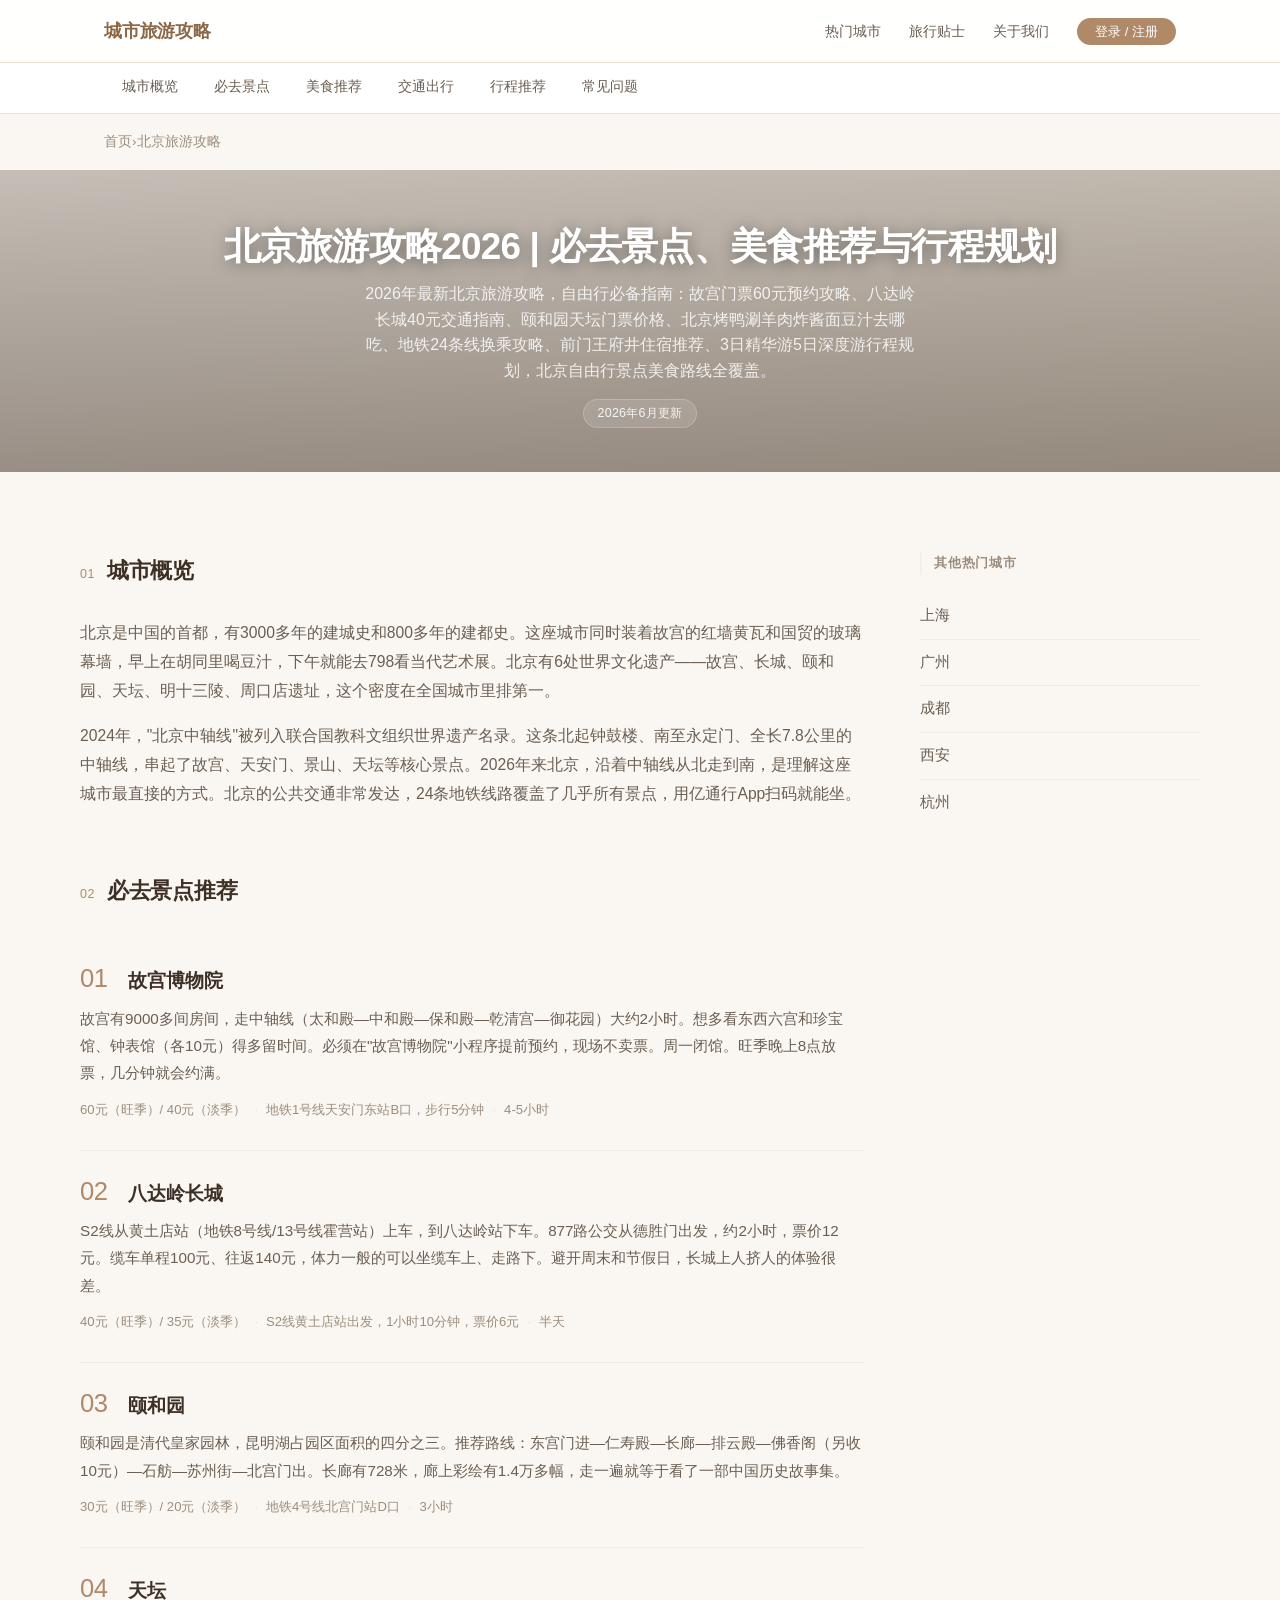
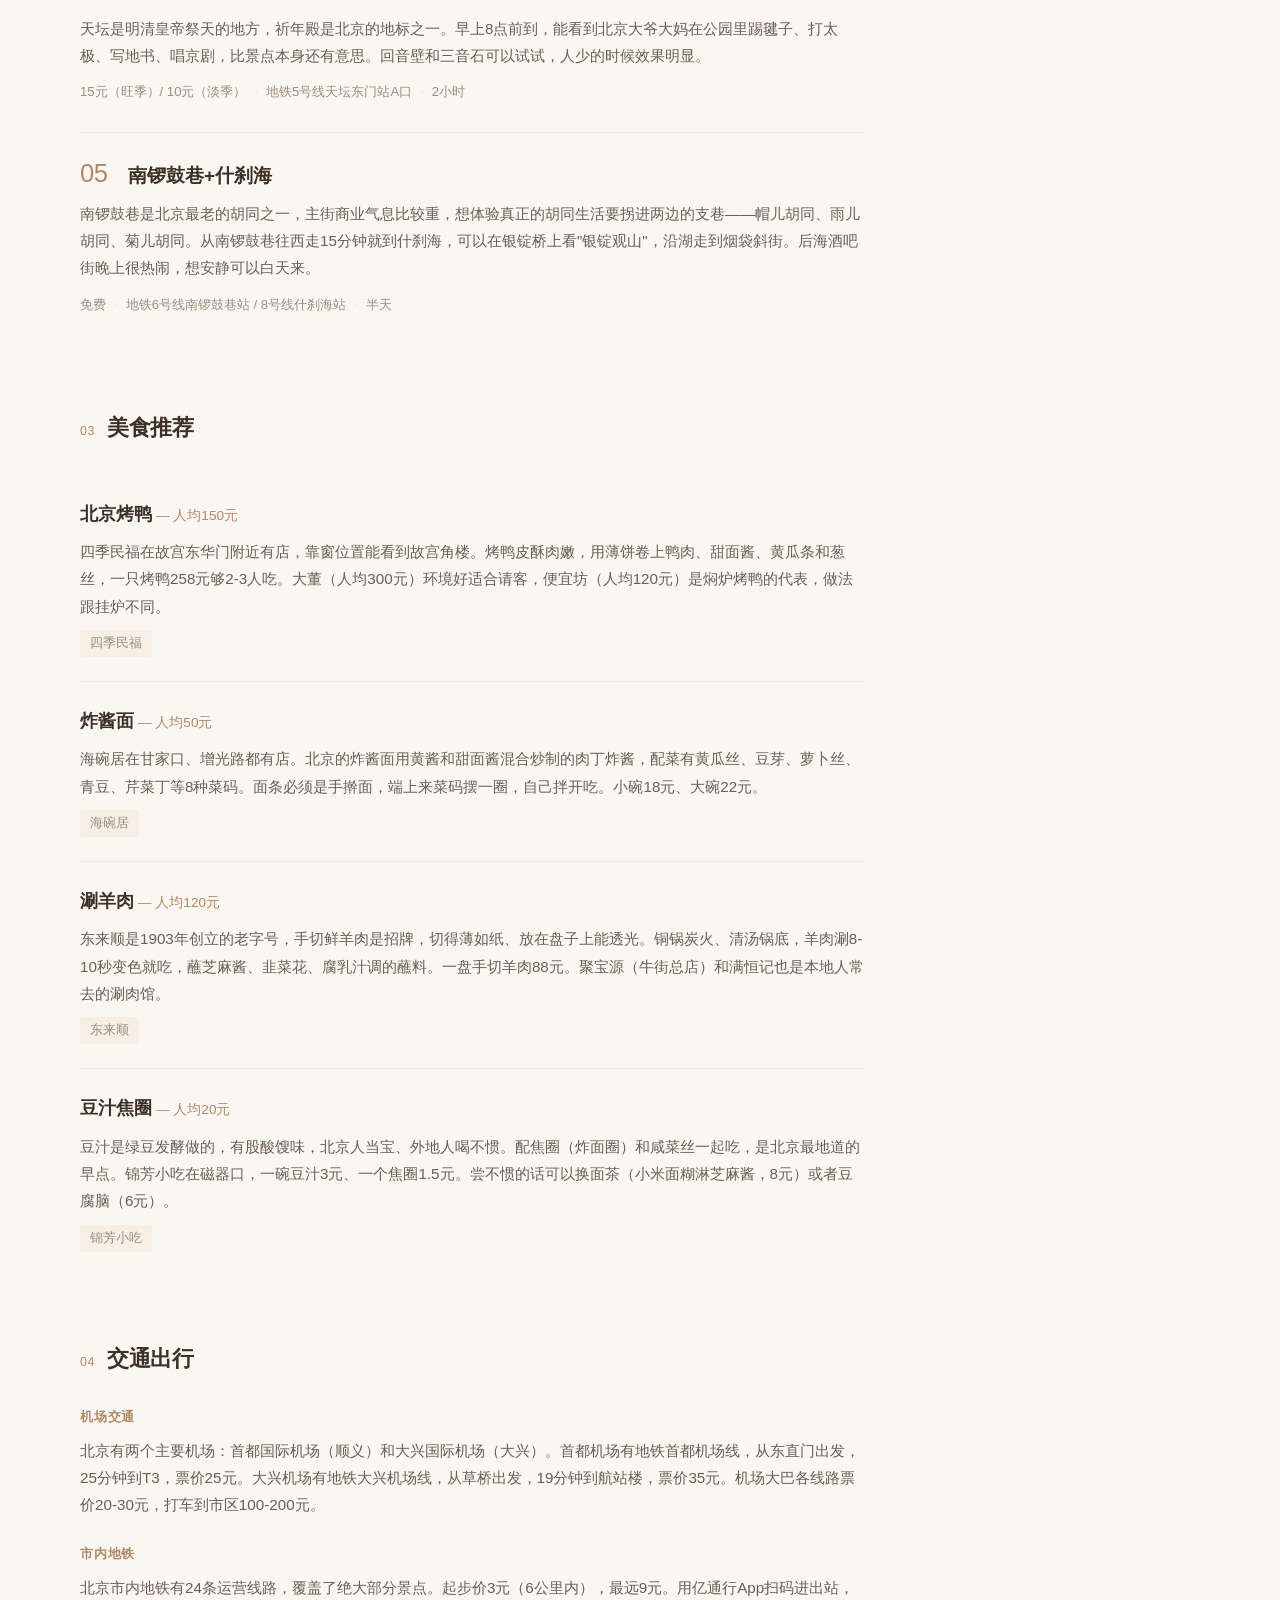
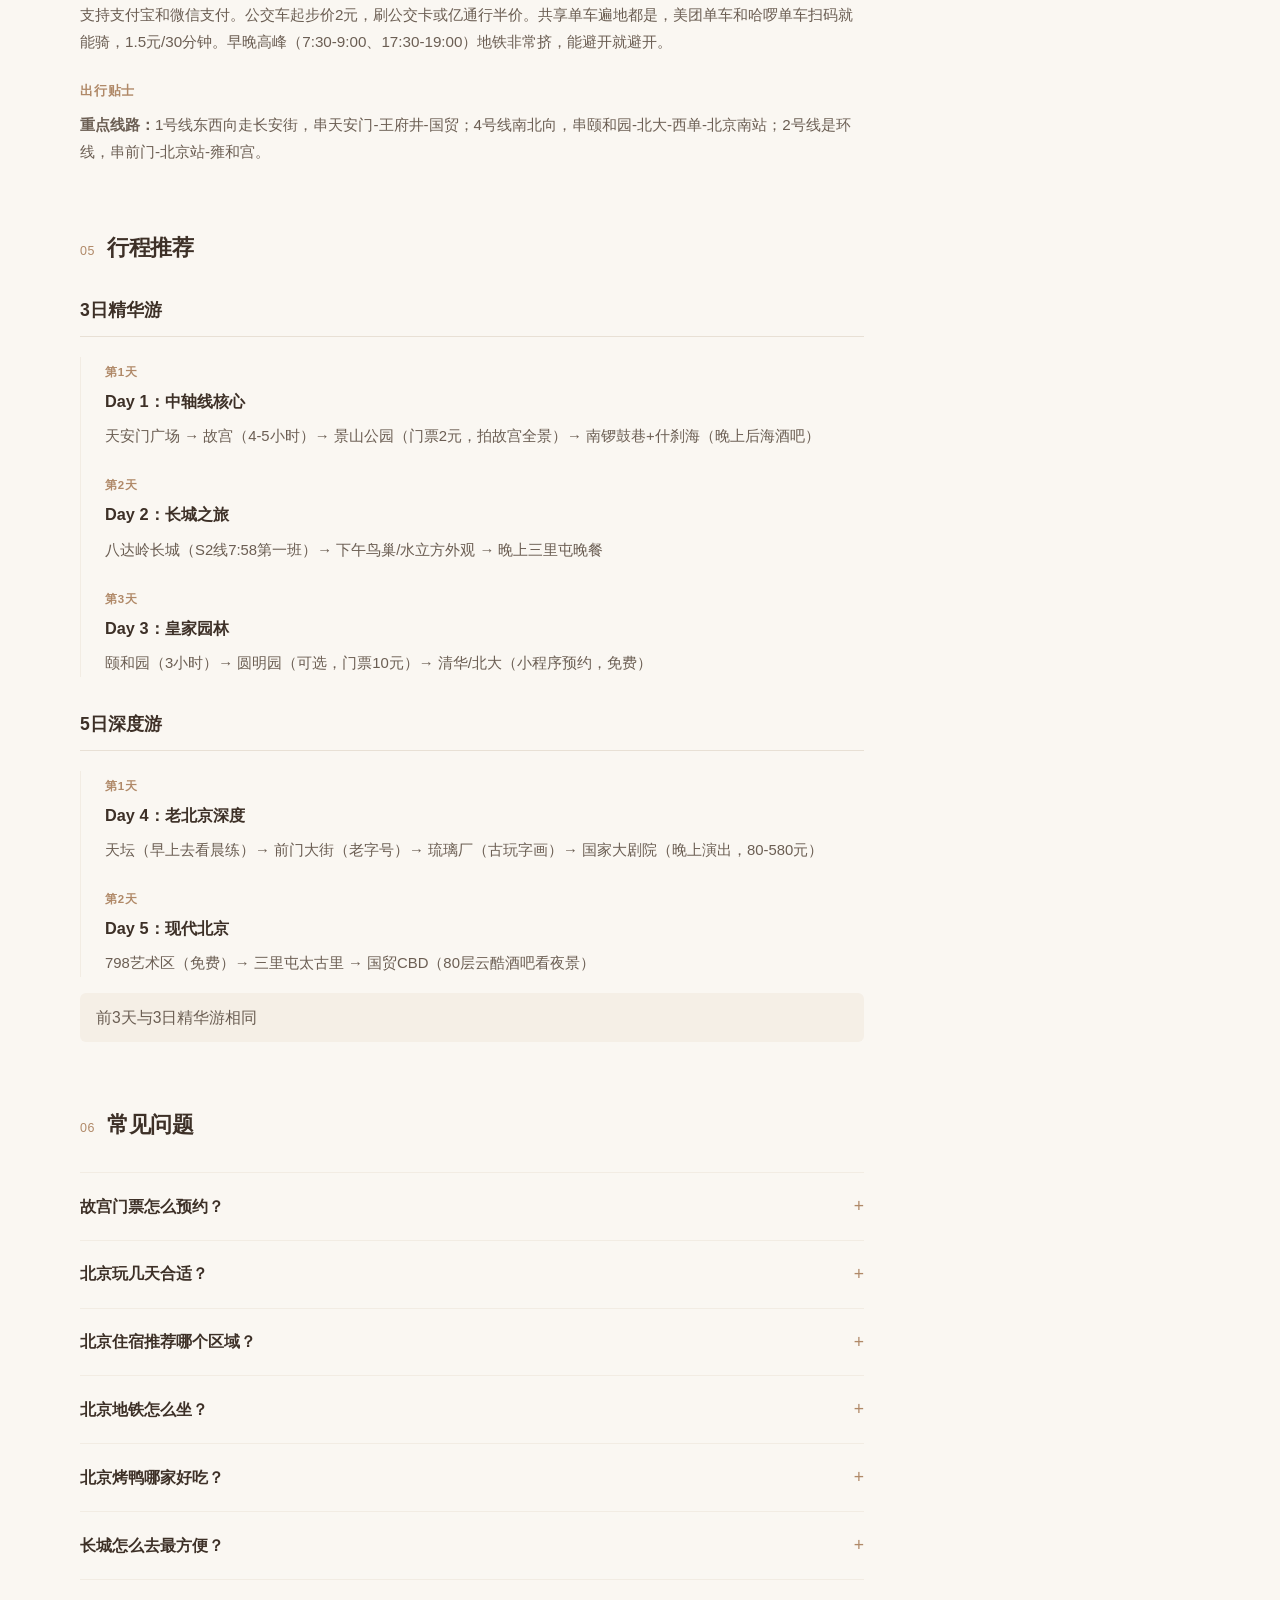
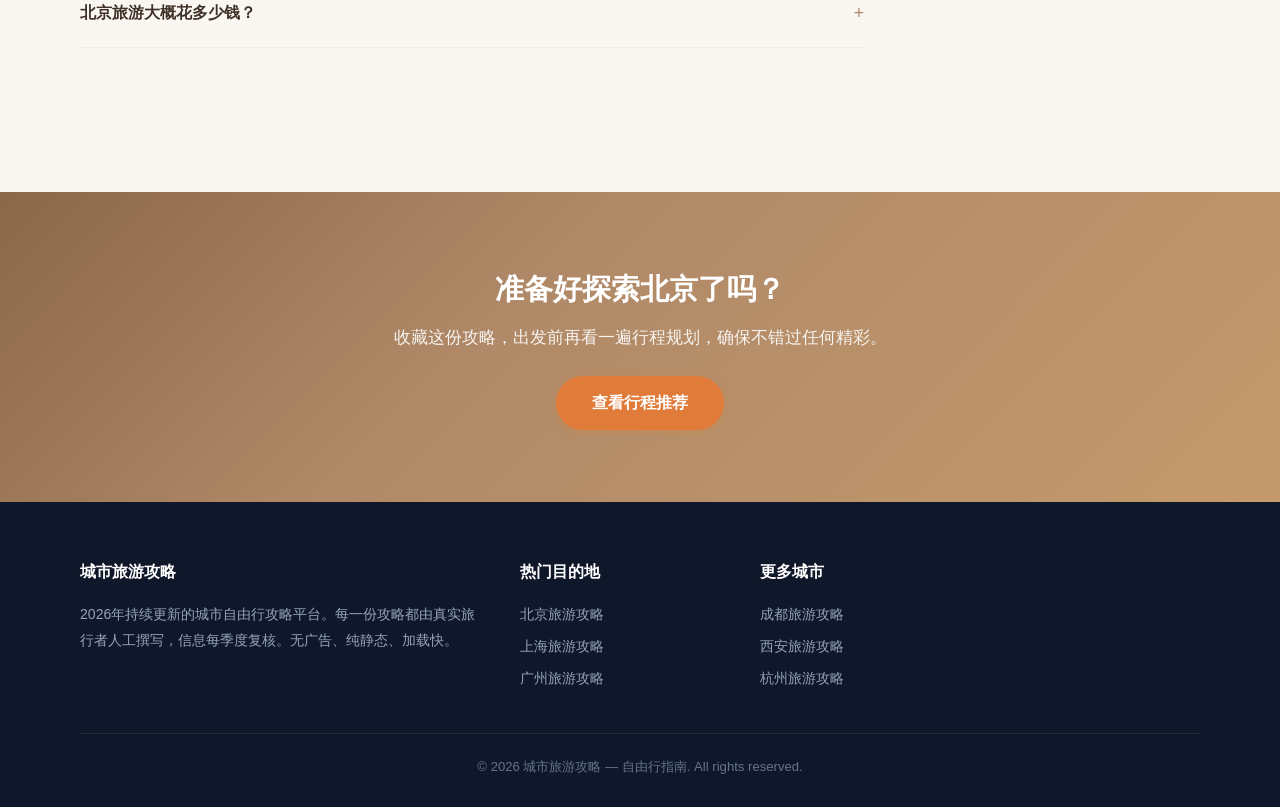
==== commit b9e311e0: "feat(travel-guide): redesign city pages with compact layout and improved styling Refactored all six " ====
--- a/travel-guide/cities/beijing.html
+++ b/travel-guide/cities/beijing.html
@@ -1,431 +1,22 @@
-<!DOCTYPE html>
-<html lang="zh-CN">
-<head>
-<meta charset="UTF-8">
-<meta name="viewport" content="width=device-width, initial-scale=1.0">
-<title>北京旅游攻略2026 | 必去景点、美食推荐与行程规划</title>
-<meta name="description" content="2026年最新北京旅游攻略，自由行必备指南：故宫门票60元预约攻略、八达岭长城40元交通指南、颐和园天坛门票价格、北京烤鸭涮羊肉炸酱面豆汁去哪吃、地铁24条线换乘攻略、前门王府井住宿推荐、3日精华游5日深度游行程规划，北京自由行景点美食路线全覆盖。">
-<meta name="keywords" content="北京旅游攻略,北京自由行,北京景点,北京美食,故宫攻略,长城攻略,北京行程规划">
-<meta name="robots" content="index, follow">
-<link rel="canonical" href="https://travel-guide.example.com/cities/beijing.html">
-<link rel="stylesheet" href="../css/style.css">
-
-<meta property="og:title" content="北京旅游攻略2026 | 必去景点、美食推荐与行程规划">
-<meta property="og:description" content="2026年最新北京旅游攻略，故宫门票预约、八达岭长城交通、烤鸭涮肉去哪吃、地铁换乘指南全覆盖。3日精华游与5日深度游行程推荐。">
-<meta property="og:type" content="article">
-<meta property="og:url" content="https://travel-guide.example.com/cities/beijing.html">
-<meta property="og:locale" content="zh_CN">
-
-<meta name="twitter:card" content="summary_large_image">
-<meta name="twitter:title" content="北京旅游攻略2026 | 自由行指南">
-<meta name="twitter:description" content="2026年最新北京旅游攻略，景点、美食、交通、行程全覆盖。">
-
-<script type="application/ld+json">
-{
-  "@context": "https://schema.org",
-  "@type": "Article",
-  "headline": "北京旅游攻略2026 | 必去景点、美食推荐与行程规划",
-  "description": "2026年最新北京旅游攻略，覆盖故宫、八达岭长城、颐和园、天坛等必去景点，北京烤鸭、涮羊肉、炸酱面等地道美食，地铁交通指南与3日5日行程规划。",
-  "datePublished": "2026-06-04",
-  "dateModified": "2026-06-04",
-  "author": {
-    "@type": "Organization",
-    "name": "城市旅游攻略",
-    "url": "https://travel-guide.example.com/"
-  },
-  "publisher": {
-    "@type": "Organization",
-    "name": "城市旅游攻略",
-    "url": "https://travel-guide.example.com/"
-  },
-  "inLanguage": "zh-CN"
-}
-</script>
-
-<script type="application/ld+json">
-{
-  "@context": "https://schema.org",
-  "@type": "BreadcrumbList",
-  "itemListElement": [
-    {
-      "@type": "ListItem",
-      "position": 1,
-      "name": "首页",
-      "item": "https://travel-guide.example.com/"
-    },
-    {
-      "@type": "ListItem",
-      "position": 2,
-      "name": "北京旅游攻略",
-      "item": "https://travel-guide.example.com/cities/beijing.html"
-    }
-  ]
-}
-</script>
-
-<script type="application/ld+json">
-{
-  "@context": "https://schema.org",
-  "@type": "FAQPage",
-  "mainEntity": [
-    {
-      "@type": "Question",
-      "name": "故宫门票怎么预约？",
-      "acceptedAnswer": {
-        "@type": "Answer",
-        "text": "故宫门票只能通过'故宫博物院'微信小程序提前预约，现场不售票。每天20:00放出7天后的票，旺季（4-10月）门票60元，淡季（11-3月）40元。珍宝馆和钟表馆各10元需单独预约。周一闭馆。旺季建议准时20:00抢票，几分钟就会约满。每个身份证限购1张，入馆需刷身份证。"
-      }
-    },
-    {
-      "@type": "Question",
-      "name": "北京玩几天合适？",
-      "acceptedAnswer": {
-        "@type": "Answer",
-        "text": "3天可以走完核心景点（故宫、长城、颐和园、天坛），适合周末加调休的短途游。5天能比较从容地走完主要景点，还能逛逛胡同、798艺术区、国家大剧院。7天以上可以把明十三陵、香山、雍和宫、国博等加进来，节奏会舒服很多。第一次来北京建议安排4-5天。"
-      }
-    },
-    {
-      "@type": "Question",
-      "name": "北京住宿推荐哪个区域？",
-      "acceptedAnswer": {
-        "@type": "Answer",
-        "text": "推荐住在前门-王府井-东单一带，地铁1号线和2号线交会，去天安门、故宫、天坛步行或地铁都很方便，经济酒店300-500元/晚。想要性价比高可以住西直门-积水潭附近，地铁2号线和4号线交会，200-350元/晚的连锁酒店选择多。南锣鼓巷周边有不少四合院民宿，体验好但价格偏高（500-800元/晚），隔音一般。"
-      }
-    },
-    {
-      "@type": "Question",
-      "name": "北京地铁怎么坐？",
-      "acceptedAnswer": {
-        "@type": "Answer",
-        "text": "北京地铁有24条线路，起步价3元（6公里内），最远9元。下载'亿通行'App绑定支付宝或微信，扫码进出站。也可以办一张一卡通，押金20元。地铁运营时间约5:00-23:00，各线路略有不同。重点记住几条线：1号线（东西向，走长安街，串天安门-王府井-国贸）、4号线（南北向，串颐和园-北大-西单-北京南站）、2号线（环线，串前门-北京站-雍和宫）。"
-      }
-    },
-    {
-      "@type": "Question",
-      "name": "北京烤鸭哪家好吃？",
-      "acceptedAnswer": {
-        "@type": "Answer",
-        "text": "本地人推荐四季民福，人均150元，故宫东华门店靠窗位能看到角楼，烤鸭258元/只够2-3人吃。大董烤鸭人均300元，环境好、适合请客，酥不腻系列是招牌。全聚德名气大但游客扎堆，本地人去得少。便宜坊是焖炉烤鸭的代表，做法跟挂炉不同，皮没那么脆但肉更嫩，人均120元。"
-      }
-    },
-    {
-      "@type": "Question",
-      "name": "长城怎么去最方便？",
-      "acceptedAnswer": {
-        "@type": "Answer",
-        "text": "去八达岭长城最推荐S2线市郊铁路，从黄土店站（地铁8号线/13号线霍营站）出发，1小时10分钟到八达岭站，票价6元，刷卡或亿通行乘车。877路公交从德胜门出发，约2小时，票价12元。自驾走京藏高速约1.5小时。缆车单程100元、往返140元。慕田峪长城人少景美，适合自驾或包车去（约2小时车程），门票45元。"
-      }
-    },
-    {
-      "@type": "Question",
-      "name": "北京旅游大概花多少钱？",
-      "acceptedAnswer": {
-        "@type": "Answer",
-        "text": "经济型3天游人均1500-2000元：经济酒店250元/晚×2+景点门票200元+餐饮300元+交通150元+其他。舒适型3天游人均2500-3500元：连锁酒店400元/晚×2+正餐+打车+演出门票。5天深度游人均3500-5000元可以玩得比较舒服。省钱技巧：景点门票学生证半价、公交亿通行半价、青旅床位60-80元/晚、超市买水和零食省不少。"
-      }
-    }
-  ]
-}
-</script>
-</head>
-<body>
-
-<nav class="nav" aria-label="主导航">
-  <div class="nav-inner">
-    <a href="../index.html" class="nav-logo">城市旅游攻略</a>
-    <ul class="nav-links">
-      <li><a href="#overview">城市概览</a></li>
-      <li><a href="#attractions">必去景点</a></li>
-      <li><a href="#food">美食推荐</a></li>
-      <li><a href="#transport">交通出行</a></li>
-      <li><a href="#itinerary">行程推荐</a></li>
-      <li><a href="#faq">常见问题</a></li>
-    </ul>
-  </div>
-</nav>
-
-<nav class="breadcrumb" aria-label="面包屑导航">
-  <a href="../index.html">首页</a><span>&gt;</span>北京旅游攻略
-</nav>
-
-<header class="city-hero">
-  <h1>北京旅游攻略2026</h1>
-  <span class="update-badge">2026年6月更新</span>
-</header>
-
-<main>
-  <section class="section" id="overview" aria-labelledby="overview-heading">
-    <div class="city-layout">
-      <div class="city-main">
-        <div class="city-section">
-          <h2 id="overview-heading">城市概览</h2>
-          <p>北京是中国的首都，有3000多年的建城史和800多年的建都史。这座城市同时装着故宫的红墙黄瓦和国贸的玻璃幕墙，早上在胡同里喝豆汁，下午就能去798看当代艺术展。北京有6处世界文化遗产——故宫、长城、颐和园、天坛、明十三陵、周口店遗址，这个密度在全国城市里排第一。</p>
-          <p>2024年，"北京中轴线"被列入联合国教科文组织世界遗产名录。这条北起钟鼓楼、南至永定门、全长7.8公里的中轴线，串起了故宫、天安门、景山、天坛等核心景点。2026年来北京，沿着中轴线从北走到南，是理解这座城市最直接的方式。北京的公共交通非常发达，24条地铁线路覆盖了几乎所有景点，用亿通行App扫码就能坐。</p>
-        </div>
-
-        <div class="city-section" id="attractions">
-          <h2>必去景点推荐</h2>
-          <div class="attraction-list">
-            <div class="attraction-item">
-              <h3>故宫博物院</h3>
-              <div class="attraction-meta">
-                <span>门票：60元（旺季）/ 40元（淡季）</span>
-                <span>交通：地铁1号线天安门东站B口，步行5分钟</span>
-                <span>建议游览：4-5小时</span>
-              </div>
-              <p>故宫有9000多间房间，走中轴线（太和殿—中和殿—保和殿—乾清宫—御花园）大约2小时。想多看东西六宫和珍宝馆、钟表馆（各10元）得多留时间。必须在"故宫博物院"小程序提前预约，现场不卖票。周一闭馆。旺季晚上8点放票，几分钟就会约满。</p>
-            </div>
-            <div class="attraction-item">
-              <h3>八达岭长城</h3>
-              <div class="attraction-meta">
-                <span>门票：40元（旺季）/ 35元（淡季）</span>
-                <span>交通：S2线黄土店站出发，1小时10分钟，票价6元</span>
-                <span>建议游览：半天</span>
-              </div>
-              <p>S2线从黄土店站（地铁8号线/13号线霍营站）上车，到八达岭站下车。877路公交从德胜门出发，约2小时，票价12元。缆车单程100元、往返140元，体力一般的可以坐缆车上、走路下。避开周末和节假日，长城上人挤人的体验很差。</p>
-            </div>
-            <div class="attraction-item">
-              <h3>颐和园</h3>
-              <div class="attraction-meta">
-                <span>门票：30元（旺季）/ 20元（淡季）</span>
-                <span>交通：地铁4号线北宫门站D口</span>
-                <span>建议游览：3小时</span>
-              </div>
-              <p>颐和园是清代皇家园林，昆明湖占园区面积的四分之三。推荐路线：东宫门进—仁寿殿—长廊—排云殿—佛香阁（另收10元）—石舫—苏州街—北宫门出。长廊有728米，廊上彩绘有1.4万多幅，走一遍就等于看了一部中国历史故事集。</p>
-            </div>
-            <div class="attraction-item">
-              <h3>天坛</h3>
-              <div class="attraction-meta">
-                <span>门票：15元（旺季）/ 10元（淡季）</span>
-                <span>交通：地铁5号线天坛东门站A口</span>
-                <span>建议游览：2小时</span>
-              </div>
-              <p>天坛是明清皇帝祭天的地方，祈年殿是北京的地标之一。早上8点前到，能看到北京大爷大妈在公园里踢毽子、打太极、写地书、唱京剧，比景点本身还有意思。回音壁和三音石可以试试，人少的时候效果明显。</p>
-            </div>
-            <div class="attraction-item">
-              <h3>南锣鼓巷+什刹海</h3>
-              <div class="attraction-meta">
-                <span>门票：免费</span>
-                <span>交通：地铁6号线南锣鼓巷站 / 8号线什刹海站</span>
-                <span>建议游览：半天</span>
-              </div>
-              <p>南锣鼓巷是北京最老的胡同之一，主街商业气息比较重，想体验真正的胡同生活要拐进两边的支巷——帽儿胡同、雨儿胡同、菊儿胡同。从南锣鼓巷往西走15分钟就到什刹海，可以在银锭桥上看"银锭观山"，沿湖走到烟袋斜街。后海酒吧街晚上很热闹，想安静可以白天来。</p>
-            </div>
-          </div>
-        </div>
-
-        <div class="city-section" id="food">
-          <h2>美食推荐</h2>
-          <div class="food-list">
-            <div class="food-item">
-              <h3>北京烤鸭</h3>
-              <div class="food-restaurant">推荐：四季民福 — 人均150元</div>
-              <p>四季民福在故宫东华门附近有店，靠窗位置能看到故宫角楼。烤鸭皮酥肉嫩，用薄饼卷上鸭肉、甜面酱、黄瓜条和葱丝，一只烤鸭258元够2-3人吃。大董（人均300元）环境好适合请客，便宜坊（人均120元）是焖炉烤鸭的代表，做法跟挂炉不同。</p>
-            </div>
-            <div class="food-item">
-              <h3>炸酱面</h3>
-              <div class="food-restaurant">推荐：海碗居 — 人均50元</div>
-              <p>海碗居在甘家口、增光路都有店。北京的炸酱面用黄酱和甜面酱混合炒制的肉丁炸酱，配菜有黄瓜丝、豆芽、萝卜丝、青豆、芹菜丁等8种菜码。面条必须是手擀面，端上来菜码摆一圈，自己拌开吃。小碗18元、大碗22元。</p>
-            </div>
-            <div class="food-item">
-              <h3>涮羊肉</h3>
-              <div class="food-restaurant">推荐：东来顺 — 人均120元</div>
-              <p>东来顺是1903年创立的老字号，手切鲜羊肉是招牌，切得薄如纸、放在盘子上能透光。铜锅炭火、清汤锅底，羊肉涮8-10秒变色就吃，蘸芝麻酱、韭菜花、腐乳汁调的蘸料。一盘手切羊肉88元。聚宝源（牛街总店）和满恒记也是本地人常去的涮肉馆。</p>
-            </div>
-            <div class="food-item">
-              <h3>豆汁焦圈</h3>
-              <div class="food-restaurant">推荐：锦芳小吃 — 人均20元</div>
-              <p>豆汁是绿豆发酵做的，有股酸馊味，北京人当宝、外地人喝不惯。配焦圈（炸面圈）和咸菜丝一起吃，是北京最地道的早点。锦芳小吃在磁器口，一碗豆汁3元、一个焦圈1.5元。尝不惯的话可以换面茶（小米面糊淋芝麻酱，8元）或者豆腐脑（6元）。</p>
-            </div>
-          </div>
-        </div>
-
-        <div class="city-section" id="transport">
-          <h2>交通出行</h2>
-          <p>北京有两个主要机场：首都国际机场（顺义）和大兴国际机场（大兴）。首都机场有地铁首都机场线，从东直门出发，25分钟到T3，票价25元。大兴机场有地铁大兴机场线，从草桥出发，19分钟到航站楼，票价35元。机场大巴各线路票价20-30元，打车到市区100-200元。</p>
-          <p>北京市内地铁有24条运营线路，覆盖了绝大部分景点。起步价3元（6公里内），最远9元。用亿通行App扫码进出站，支持支付宝和微信支付。公交车起步价2元，刷公交卡或亿通行半价。共享单车遍地都是，美团单车和哈啰单车扫码就能骑，1.5元/30分钟。早晚高峰（7:30-9:00、17:30-19:00）地铁非常挤，能避开就避开。</p>
-        </div>
-
-        <div class="city-section" id="itinerary">
-          <h2>行程推荐</h2>
-
-          <h3>3日精华游</h3>
-          <div class="itinerary-day">
-            <h3>Day 1：中轴线核心</h3>
-            <ul>
-              <li>天安门广场（看升旗要凌晨4点到，查好日出时间）</li>
-              <li>故宫（4-5小时，提前7天约票）</li>
-              <li>景山公园（爬到万春亭拍故宫全景，门票2元）</li>
-              <li>南锣鼓巷+什刹海（晚上在后海找个清吧坐坐）</li>
-            </ul>
-          </div>
-          <div class="itinerary-day">
-            <h3>Day 2：长城之旅</h3>
-            <ul>
-              <li>八达岭长城（早起坐S2线，7:58第一班，1小时10分钟到）</li>
-              <li>下午回市区看鸟巢和水立方外观（免费，进馆另收费）</li>
-              <li>晚上去三里屯吃晚饭，餐厅选择多</li>
-            </ul>
-          </div>
-          <div class="itinerary-day">
-            <h3>Day 3：皇家园林</h3>
-            <ul>
-              <li>颐和园（3小时，东宫门进北宫门出）</li>
-              <li>圆明园（遗址公园，门票10元，时间不够可以不去）</li>
-              <li>清华大学或北京大学（在"参观清华"/"参观北大"小程序预约，免费）</li>
-            </ul>
-          </div>
-
-          <h3>5日深度游</h3>
-          <p style="font-size:0.93rem;color:var(--text-muted);margin-bottom:16px;">前3天与3日精华游相同，以下是第4天和第5天的行程。</p>
-          <div class="itinerary-day">
-            <h3>Day 4：老北京深度</h3>
-            <ul>
-              <li>天坛（2小时，早上去看大爷大妈晨练）</li>
-              <li>前门大街（逛老字号，张一元茶叶、瑞蚨祥绸布、内联升布鞋）</li>
-              <li>琉璃厂（古玩字画一条街，荣宝斋和汲古阁可以逛很久）</li>
-              <li>国家大剧院（晚上有演出买张票进去，票价80-580元）</li>
-            </ul>
-          </div>
-          <div class="itinerary-day">
-            <h3>Day 5：现代北京</h3>
-            <ul>
-              <li>798艺术区（逛画廊和艺术空间，免费，中午在园区的餐厅吃饭）</li>
-              <li>三里屯太古里（逛街购物，南区潮流品牌多、北区奢侈品多）</li>
-              <li>国贸CBD（找个高层餐厅或酒吧看北京夜景，国贸三期80层云酷酒吧视野好）</li>
-            </ul>
-          </div>
-        </div>
-
-        <div class="city-section" id="faq">
-          <h2>常见问题</h2>
-          <div class="faq-list">
-            <div class="faq-item">
-              <div class="faq-q" onclick="this.parentElement.classList.toggle('open')" role="button" aria-expanded="false">故宫门票怎么预约？</div>
-              <div class="faq-a">
-                <p>故宫门票只能通过"故宫博物院"微信小程序提前预约，现场不售票。每天20:00放出7天后的票，旺季（4-10月）门票60元，淡季（11-3月）40元。珍宝馆和钟表馆各10元需单独预约。周一闭馆。旺季建议准时20:00抢票，几分钟就会约满。每个身份证限购1张，入馆需刷身份证。</p>
-              </div>
-            </div>
-            <div class="faq-item">
-              <div class="faq-q" onclick="this.parentElement.classList.toggle('open')" role="button" aria-expanded="false">北京玩几天合适？</div>
-              <div class="faq-a">
-                <p>3天可以走完核心景点（故宫、长城、颐和园、天坛），适合周末加调休的短途游。5天能比较从容地走完主要景点，还能逛逛胡同、798艺术区、国家大剧院。7天以上可以把明十三陵、香山、雍和宫、国博等加进来，节奏会舒服很多。第一次来北京建议安排4-5天。</p>
-              </div>
-            </div>
-            <div class="faq-item">
-              <div class="faq-q" onclick="this.parentElement.classList.toggle('open')" role="button" aria-expanded="false">北京住宿推荐哪个区域？</div>
-              <div class="faq-a">
-                <p>推荐住在前门-王府井-东单一带，地铁1号线和2号线交会，去天安门、故宫、天坛都很方便，经济酒店300-500元/晚。想要性价比高可以住西直门-积水潭附近，地铁2号线和4号线交会，200-350元/晚的连锁酒店选择多。南锣鼓巷周边有不少四合院民宿，体验好但价格偏高（500-800元/晚），隔音一般。</p>
-              </div>
-            </div>
-            <div class="faq-item">
-              <div class="faq-q" onclick="this.parentElement.classList.toggle('open')" role="button" aria-expanded="false">北京地铁怎么坐？</div>
-              <div class="faq-a">
-                <p>北京地铁有24条线路，起步价3元（6公里内），最远9元。下载"亿通行"App绑定支付宝或微信，扫码进出站。地铁运营时间约5:00-23:00，各线路略有不同。重点记住几条线：1号线东西向走长安街，串天安门-王府井-国贸；4号线南北向，串颐和园-北大-西单-北京南站；2号线是环线，串前门-北京站-雍和宫。</p>
-              </div>
-            </div>
-            <div class="faq-item">
-              <div class="faq-q" onclick="this.parentElement.classList.toggle('open')" role="button" aria-expanded="false">北京烤鸭哪家好吃？</div>
-              <div class="faq-a">
-                <p>本地人推荐四季民福，人均150元，故宫东华门店靠窗位能看到角楼，烤鸭258元/只够2-3人吃。大董烤鸭人均300元，环境好适合请客，酥不腻系列是招牌。全聚德名气大但游客扎堆，本地人去得少。便宜坊是焖炉烤鸭的代表，皮没那么脆但肉更嫩，人均120元。</p>
-              </div>
-            </div>
-            <div class="faq-item">
-              <div class="faq-q" onclick="this.parentElement.classList.toggle('open')" role="button" aria-expanded="false">长城怎么去最方便？</div>
-              <div class="faq-a">
-                <p>去八达岭长城最推荐S2线市郊铁路，从黄土店站（地铁8号线/13号线霍营站）出发，1小时10分钟到八达岭站，票价6元。877路公交从德胜门出发，约2小时，票价12元。缆车单程100元、往返140元。慕田峪长城人少景美，适合自驾或包车去，约2小时车程，门票45元。</p>
-              </div>
-            </div>
-            <div class="faq-item">
-              <div class="faq-q" onclick="this.parentElement.classList.toggle('open')" role="button" aria-expanded="false">北京旅游大概花多少钱？</div>
-              <div class="faq-a">
-                <p>经济型3天游人均1500-2000元：经济酒店250元/晚×2+景点门票200元+餐饮300元+交通150元+其他。舒适型3天游人均2500-3500元：连锁酒店400元/晚×2+正餐+打车+演出门票。5天深度游人均3500-5000元可以玩得比较舒服。省钱技巧：景点门票学生证半价、公交亿通行半价、青旅床位60-80元/晚。</p>
-              </div>
-            </div>
-          </div>
-        </div>
-      </div>
-
-      <aside class="city-sidebar">
-        <div class="sidebar-card">
-          <h3>行前必读</h3>
-          <div class="sidebar-info-item">
-            <span class="sidebar-info-label">最佳季节</span>
-            <span class="sidebar-info-value">4-5月 / 9-10月</span>
-          </div>
-          <div class="sidebar-info-item">
-            <span class="sidebar-info-label">建议天数</span>
-            <span class="sidebar-info-value">3-5天</span>
-          </div>
-          <div class="sidebar-info-item">
-            <span class="sidebar-info-label">人均预算</span>
-            <span class="sidebar-info-value">2000-3500元</span>
-          </div>
-          <div class="sidebar-info-item">
-            <span class="sidebar-info-label">机场交通</span>
-            <span class="sidebar-info-value">大兴线 / 首都线</span>
-          </div>
-          <div class="sidebar-info-item">
-            <span class="sidebar-info-label">必备物品</span>
-            <span class="sidebar-info-value">身份证、亿通行App、充电宝、防晒霜</span>
-          </div>
-        </div>
-
-        <div class="sidebar-card">
-          <h3>其他城市</h3>
-          <ul class="sidebar-city-list">
-            <li><a href="shanghai.html">上海旅游攻略</a></li>
-            <li><a href="guangzhou.html">广州旅游攻略</a></li>
-            <li><a href="chengdu.html">成都旅游攻略</a></li>
-            <li><a href="xian.html">西安旅游攻略</a></li>
-            <li><a href="hangzhou.html">杭州旅游攻略</a></li>
-          </ul>
-        </div>
-      </aside>
-    </div>
-  </section>
-
-  <section class="cta-band">
-    <h2>准备好出发了吗？</h2>
-    <p>北京是一座值得反复来的城市。收藏这份攻略，挑个好季节，买张票就出发。</p>
-    <a href="../index.html" class="btn-primary">查看更多城市攻略</a>
-  </section>
-</main>
-
-<footer class="footer">
-  <div class="footer-inner">
-    <div class="footer-col">
-      <h3>城市旅游攻略</h3>
-      <p style="font-size:0.88rem;line-height:1.8;">2026年持续更新的城市自由行攻略平台。每一份攻略都由真实旅行者人工撰写，信息每季度复核。无广告、纯静态、加载快。</p>
-    </div>
-    <div class="footer-col">
-      <h3>热门目的地</h3>
-      <ul>
-        <li><a href="beijing.html">北京旅游攻略</a></li>
-        <li><a href="shanghai.html">上海旅游攻略</a></li>
-        <li><a href="guangzhou.html">广州旅游攻略</a></li>
-      </ul>
-    </div>
-    <div class="footer-col">
-      <h3>更多城市</h3>
-      <ul>
-        <li><a href="chengdu.html">成都旅游攻略</a></li>
-        <li><a href="xian.html">西安旅游攻略</a></li>
-        <li><a href="hangzhou.html">杭州旅游攻略</a></li>
-      </ul>
-    </div>
-    <div class="footer-col">
-      <h3>关于本站</h3>
-      <ul>
-        <li><a href="../index.html#about">关于我们</a></li>
-        <li><a href="../sitemap.xml">网站地图</a></li>
-      </ul>
-    </div>
-  </div>
-  <div class="footer-bottom">
-    <p>&copy; 2026 城市旅游攻略 — 自由行指南. All rights reserved.</p>
-  </div>
-</footer>
-
-</body>
-</html>+<!doctype html><html lang=zh-CN><head><meta charset=UTF-8><meta name=viewport content="width=device-width,initial-scale=1"><title>北京旅游攻略2026 | 必去景点、美食推荐与行程规划</title>
+<meta name=description content="2026年最新北京旅游攻略，自由行必备指南：故宫门票60元预约攻略、八达岭长城40元交通指南、颐和园天坛门票价格、北京烤鸭涮羊肉炸酱面豆汁去哪吃、地铁24条线换乘攻略、前门王府井住宿推荐、3日精华游5日深度游行程规划，北京自由行景点美食路线全覆盖。"><meta name=keywords content="[北京旅游攻略,北京自由行,北京景点,北京美食,故宫攻略,长城攻略,北京行程规划]"><meta name=robots content="index, follow"><link rel=canonical href=http://10.100.1.124:8888/cities/beijing/><link rel=stylesheet href=../css/style.css><meta property="og:title" content="北京旅游攻略2026 | 必去景点、美食推荐与行程规划"><meta property="og:description" content="2026年最新北京旅游攻略，自由行必备指南：故宫门票60元预约攻略、八达岭长城40元交通指南、颐和园天坛门票价格、北京烤鸭涮羊肉炸酱面豆汁去哪吃、地铁24条线换乘攻略、前门王府井住宿推荐、3日精华游5日深度游行程规划，北京自由行景点美食路线全覆盖。"><meta property="og:type" content="article"><meta property="og:url" content="http://10.100.1.124:8888/cities/beijing/"><meta property="og:locale" content="zh_CN"><meta property="og:image" content="http://10.100.1.124:8888/images/cities/beijing.jpg"><meta property="og:image:width" content="1200"><meta property="og:image:height" content="630"><meta name=twitter:card content="summary_large_image"><meta name=twitter:title content="北京旅游攻略2026 | 必去景点、美食推荐与行程规划"><meta name=twitter:description content="2026年最新北京旅游攻略，自由行必备指南：故宫门票60元预约攻略、八达岭长城40元交通指南、颐和园天坛门票价格、北京烤鸭涮羊肉炸酱面豆汁去哪吃、地铁24条线换乘攻略、前门王府井住宿推荐、3日精华游5日深度游行程规划，北京自由行景点美食路线全覆盖。"><meta name=twitter:image content="http://10.100.1.124:8888/images/cities/beijing.jpg"><script type=application/ld+json>{"@context":"https://schema.org","@type":"Article","headline":"北京旅游攻略2026 | 必去景点、美食推荐与行程规划","description":"2026年最新北京旅游攻略，自由行必备指南：故宫门票60元预约攻略、八达岭长城40元交通指南、颐和园天坛门票价格、北京烤鸭涮羊肉炸酱面豆汁去哪吃、地铁24条线换乘攻略、前门王府井住宿推荐、3日精华游5日深度游行程规划，北京自由行景点美食路线全覆盖。","datePublished":"2026-06-04","dateModified":"2026-06-08","author":{"@type":"Organization","name":"城市旅游攻略","url":"https://travel-guide.example.com/"},"publisher":{"@type":"Organization","name":"城市旅游攻略","url":"https://travel-guide.example.com/"},"image":"http:\/\/10.100.1.124:8888\/images\/cities\/beijing.jpg","inLanguage":"zh-CN"}</script><script type=application/ld+json>{"@context":"https://schema.org","@type":"BreadcrumbList","itemListElement":[{"@type":"ListItem","position":1,"name":"首页","item":"https://travel-guide.example.com/"},{"@type":"ListItem","position":2,"name":"北京旅游攻略2026 | 必去景点、美食推荐与行程规划","item":"http:\/\/10.100.1.124:8888\/cities\/beijing\/"}]}</script><script type=application/ld+json>{"@context":"https://schema.org","@type":"FAQPage","mainEntity":[{"@type":"Question","name":"故宫门票怎么预约？","acceptedAnswer":{"@type":"Answer","text":"故宫门票只能通过\"故宫博物院\"微信小程序提前预约，现场不售票。每天20:00放出7天后的票，旺季（4-10月）门票60元，淡季（11-3月）40元。珍宝馆和钟表馆各10元需单独预约。周一闭馆。旺季建议准时20:00抢票，几分钟就会约满。每个身份证限购1张，入馆需刷身份证。"}},{"@type":"Question","name":"北京玩几天合适？","acceptedAnswer":{"@type":"Answer","text":"3天可以走完核心景点（故宫、长城、颐和园、天坛），适合周末加调休的短途游。5天能比较从容地走完主要景点，还能逛逛胡同、798艺术区、国家大剧院。7天以上可以把明十三陵、香山、雍和宫、国博等加进来，节奏会舒服很多。第一次来北京建议安排4-5天。"}},{"@type":"Question","name":"北京住宿推荐哪个区域？","acceptedAnswer":{"@type":"Answer","text":"推荐住在前门-王府井-东单一带，地铁1号线和2号线交会，去天安门、故宫、天坛都很方便，经济酒店300-500元/晚。想要性价比高可以住西直门-积水潭附近，地铁2号线和4号线交会，200-350元/晚的连锁酒店选择多。南锣鼓巷周边有不少四合院民宿，体验好但价格偏高（500-800元/晚），隔音一般。"}},{"@type":"Question","name":"北京地铁怎么坐？","acceptedAnswer":{"@type":"Answer","text":"北京地铁有24条线路，起步价3元（6公里内），最远9元。下载\"亿通行\"App绑定支付宝或微信，扫码进出站。地铁运营时间约5:00-23:00，各线路略有不同。重点记住几条线：1号线东西向走长安街，串天安门-王府井-国贸；4号线南北向，串颐和园-北大-西单-北京南站；2号线是环线，串前门-北京站-雍和宫。"}},{"@type":"Question","name":"北京烤鸭哪家好吃？","acceptedAnswer":{"@type":"Answer","text":"本地人推荐四季民福，人均150元，故宫东华门店靠窗位能看到角楼，烤鸭258元/只够2-3人吃。大董烤鸭人均300元，环境好适合请客，酥不腻系列是招牌。全聚德名气大但游客扎堆，本地人去得少。便宜坊是焖炉烤鸭的代表，皮没那么脆但肉更嫩，人均120元。"}},{"@type":"Question","name":"长城怎么去最方便？","acceptedAnswer":{"@type":"Answer","text":"去八达岭长城最推荐S2线市郊铁路，从黄土店站（地铁8号线/13号线霍营站）出发，1小时10分钟到八达岭站，票价6元。877路公交从德胜门出发，约2小时，票价12元。缆车单程100元、往返140元。慕田峪长城人少景美，适合自驾或包车去，约2小时车程，门票45元。"}},{"@type":"Question","name":"北京旅游大概花多少钱？","acceptedAnswer":{"@type":"Answer","text":"经济型3天游人均1500-2000元：经济酒店250元/晚×2+景点门票200元+餐饮300元+交通150元+其他。舒适型3天游人均2500-3500元：连锁酒店400元/晚×2+正餐+打车+演出门票。5天深度游人均3500-5000元可以玩得比较舒服。省钱技巧：景点门票学生证半价、公交亿通行半价、青旅床位60-80元/晚。"}}]}</script></head><body><nav class=nav aria-label=主导航><div class=nav-inner><a href=/ class=nav-logo>城市旅游攻略</a><ul class=nav-links><li><a href=/#cities>热门城市</a></li><li><a href=/#tips>旅行贴士</a></li><li><a href=/#about>关于我们</a></li><li><a href=/login.html class=nav-login-btn>登录 / 注册</a></li></ul></div></nav><nav aria-label=页面内导航 class=city-nav-wrapper><div class=city-nav-inner><ul class=city-nav><li><a href=#overview>城市概览</a></li><li><a href=#attractions>必去景点</a></li><li><a href=#food>美食推荐</a></li><li><a href=#transport>交通出行</a></li><li><a href=#itinerary>行程推荐</a></li><li><a href=#faq>常见问题</a></li></ul></div></nav><nav class=breadcrumb aria-label=面包屑导航><a href=/>首页</a><span>&#8250;</span>北京旅游攻略</nav><header class=city-hero><div class=city-hero-bg style=background-image:url(/images/cities/beijing.jpg)></div><div class=city-hero-content><h1>北京旅游攻略2026 | 必去景点、美食推荐与行程规划</h1><p class=city-hero-desc>2026年最新北京旅游攻略，自由行必备指南：故宫门票60元预约攻略、八达岭长城40元交通指南、颐和园天坛门票价格、北京烤鸭涮羊肉炸酱面豆汁去哪吃、地铁24条线换乘攻略、前门王府井住宿推荐、3日精华游5日深度游行程规划，北京自由行景点美食路线全覆盖。</p><span class=update-badge>2026年6月更新</span></div></header><main><section class=section id=overview aria-labelledby=overview-heading><div class=city-layout><div class=city-main><div class=city-section><h2 id=overview-heading><span class=section-num>01</span>城市概览</h2><p>北京是中国的首都，有3000多年的建城史和800多年的建都史。这座城市同时装着故宫的红墙黄瓦和国贸的玻璃幕墙，早上在胡同里喝豆汁，下午就能去798看当代艺术展。北京有6处世界文化遗产——故宫、长城、颐和园、天坛、明十三陵、周口店遗址，这个密度在全国城市里排第一。</p><p>2024年，"北京中轴线"被列入联合国教科文组织世界遗产名录。这条北起钟鼓楼、南至永定门、全长7.8公里的中轴线，串起了故宫、天安门、景山、天坛等核心景点。2026年来北京，沿着中轴线从北走到南，是理解这座城市最直接的方式。北京的公共交通非常发达，24条地铁线路覆盖了几乎所有景点，用亿通行App扫码就能坐。</p></div><div class=city-section id=attractions><h2><span class=section-num>02</span>必去景点推荐</h2><div class=attraction-list><article class=attraction-item><div class=attraction-body><div class=attraction-header><span class=attraction-index>01</span><h3>故宫博物院</h3></div><p>故宫有9000多间房间，走中轴线（太和殿—中和殿—保和殿—乾清宫—御花园）大约2小时。想多看东西六宫和珍宝馆、钟表馆（各10元）得多留时间。必须在"故宫博物院"小程序提前预约，现场不卖票。周一闭馆。旺季晚上8点放票，几分钟就会约满。</p><div class=attraction-info><span>60元（旺季）/ 40元（淡季）</span>
+<span class=ai-sep>&#183;</span>
+<span>地铁1号线天安门东站B口，步行5分钟</span>
+<span class=ai-sep>&#183;</span>
+<span>4-5小时</span></div></div></article><article class=attraction-item><div class=attraction-body><div class=attraction-header><span class=attraction-index>02</span><h3>八达岭长城</h3></div><p>S2线从黄土店站（地铁8号线/13号线霍营站）上车，到八达岭站下车。877路公交从德胜门出发，约2小时，票价12元。缆车单程100元、往返140元，体力一般的可以坐缆车上、走路下。避开周末和节假日，长城上人挤人的体验很差。</p><div class=attraction-info><span>40元（旺季）/ 35元（淡季）</span>
+<span class=ai-sep>&#183;</span>
+<span>S2线黄土店站出发，1小时10分钟，票价6元</span>
+<span class=ai-sep>&#183;</span>
+<span>半天</span></div></div></article><article class=attraction-item><div class=attraction-body><div class=attraction-header><span class=attraction-index>03</span><h3>颐和园</h3></div><p>颐和园是清代皇家园林，昆明湖占园区面积的四分之三。推荐路线：东宫门进—仁寿殿—长廊—排云殿—佛香阁（另收10元）—石舫—苏州街—北宫门出。长廊有728米，廊上彩绘有1.4万多幅，走一遍就等于看了一部中国历史故事集。</p><div class=attraction-info><span>30元（旺季）/ 20元（淡季）</span>
+<span class=ai-sep>&#183;</span>
+<span>地铁4号线北宫门站D口</span>
+<span class=ai-sep>&#183;</span>
+<span>3小时</span></div></div></article><article class=attraction-item><div class=attraction-body><div class=attraction-header><span class=attraction-index>04</span><h3>天坛</h3></div><p>天坛是明清皇帝祭天的地方，祈年殿是北京的地标之一。早上8点前到，能看到北京大爷大妈在公园里踢毽子、打太极、写地书、唱京剧，比景点本身还有意思。回音壁和三音石可以试试，人少的时候效果明显。</p><div class=attraction-info><span>15元（旺季）/ 10元（淡季）</span>
+<span class=ai-sep>&#183;</span>
+<span>地铁5号线天坛东门站A口</span>
+<span class=ai-sep>&#183;</span>
+<span>2小时</span></div></div></article><article class=attraction-item><div class=attraction-body><div class=attraction-header><span class=attraction-index>05</span><h3>南锣鼓巷+什刹海</h3></div><p>南锣鼓巷是北京最老的胡同之一，主街商业气息比较重，想体验真正的胡同生活要拐进两边的支巷——帽儿胡同、雨儿胡同、菊儿胡同。从南锣鼓巷往西走15分钟就到什刹海，可以在银锭桥上看"银锭观山"，沿湖走到烟袋斜街。后海酒吧街晚上很热闹，想安静可以白天来。</p><div class=attraction-info><span>免费</span>
+<span class=ai-sep>&#183;</span>
+<span>地铁6号线南锣鼓巷站 / 8号线什刹海站</span>
+<span class=ai-sep>&#183;</span>
+<span>半天</span></div></div></article></div></div><div class=city-section id=food><h2><span class=section-num>03</span>美食推荐</h2><div class=food-list><div class=food-item><div class=food-content><h3>北京烤鸭<span class=food-price>&mdash; 人均150元</span></h3><p>四季民福在故宫东华门附近有店，靠窗位置能看到故宫角楼。烤鸭皮酥肉嫩，用薄饼卷上鸭肉、甜面酱、黄瓜条和葱丝，一只烤鸭258元够2-3人吃。大董（人均300元）环境好适合请客，便宜坊（人均120元）是焖炉烤鸭的代表，做法跟挂炉不同。</p><div class=food-restaurant>四季民福</div></div></div><div class=food-item><div class=food-content><h3>炸酱面<span class=food-price>&mdash; 人均50元</span></h3><p>海碗居在甘家口、增光路都有店。北京的炸酱面用黄酱和甜面酱混合炒制的肉丁炸酱，配菜有黄瓜丝、豆芽、萝卜丝、青豆、芹菜丁等8种菜码。面条必须是手擀面，端上来菜码摆一圈，自己拌开吃。小碗18元、大碗22元。</p><div class=food-restaurant>海碗居</div></div></div><div class=food-item><div class=food-content><h3>涮羊肉<span class=food-price>&mdash; 人均120元</span></h3><p>东来顺是1903年创立的老字号，手切鲜羊肉是招牌，切得薄如纸、放在盘子上能透光。铜锅炭火、清汤锅底，羊肉涮8-10秒变色就吃，蘸芝麻酱、韭菜花、腐乳汁调的蘸料。一盘手切羊肉88元。聚宝源（牛街总店）和满恒记也是本地人常去的涮肉馆。</p><div class=food-restaurant>东来顺</div></div></div><div class=food-item><div class=food-content><h3>豆汁焦圈<span class=food-price>&mdash; 人均20元</span></h3><p>豆汁是绿豆发酵做的，有股酸馊味，北京人当宝、外地人喝不惯。配焦圈（炸面圈）和咸菜丝一起吃，是北京最地道的早点。锦芳小吃在磁器口，一碗豆汁3元、一个焦圈1.5元。尝不惯的话可以换面茶（小米面糊淋芝麻酱，8元）或者豆腐脑（6元）。</p><div class=food-restaurant>锦芳小吃</div></div></div></div></div><div class=city-section id=transport><h2><span class=section-num>04</span>交通出行</h2><div class=transport-block><div class=transport-item><h4>机场交通</h4><p>北京有两个主要机场：首都国际机场（顺义）和大兴国际机场（大兴）。首都机场有地铁首都机场线，从东直门出发，25分钟到T3，票价25元。大兴机场有地铁大兴机场线，从草桥出发，19分钟到航站楼，票价35元。机场大巴各线路票价20-30元，打车到市区100-200元。</p></div><div class=transport-item><h4>市内地铁</h4><p>北京市内地铁有24条运营线路，覆盖了绝大部分景点。起步价3元（6公里内），最远9元。用亿通行App扫码进出站，支持支付宝和微信支付。公交车起步价2元，刷公交卡或亿通行半价。共享单车遍地都是，美团单车和哈啰单车扫码就能骑，1.5元/30分钟。早晚高峰（7:30-9:00、17:30-19:00）地铁非常挤，能避开就避开。</p></div><div class=transport-item><h4>出行贴士</h4><p><strong>重点线路：</strong>1号线东西向走长安街，串天安门-王府井-国贸；4号线南北向，串颐和园-北大-西单-北京南站；2号线是环线，串前门-北京站-雍和宫。</p></div></div></div><div class=city-section id=itinerary><h2><span class=section-num>05</span>行程推荐</h2><div class=itinerary-block><h3 class=itinerary-block-title>3日精华游</h3><div class=itinerary-days><div class=itinerary-day><div class=itinerary-day-head><span class=itinerary-day-label>第1天</span><h4>Day 1：中轴线核心</h4></div><p>天安门广场 → 故宫（4-5小时）→ 景山公园（门票2元，拍故宫全景）→ 南锣鼓巷+什刹海（晚上后海酒吧）</p></div><div class=itinerary-day><div class=itinerary-day-head><span class=itinerary-day-label>第2天</span><h4>Day 2：长城之旅</h4></div><p>八达岭长城（S2线7:58第一班）→ 下午鸟巢/水立方外观 → 晚上三里屯晚餐</p></div><div class=itinerary-day><div class=itinerary-day-head><span class=itinerary-day-label>第3天</span><h4>Day 3：皇家园林</h4></div><p>颐和园（3小时）→ 圆明园（可选，门票10元）→ 清华/北大（小程序预约，免费）</p></div></div></div><div class=itinerary-block><h3 class=itinerary-block-title>5日深度游</h3><div class=itinerary-days><div class=itinerary-day><div class=itinerary-day-head><span class=itinerary-day-label>第1天</span><h4>Day 4：老北京深度</h4></div><p>天坛（早上去看晨练）→ 前门大街（老字号）→ 琉璃厂（古玩字画）→ 国家大剧院（晚上演出，80-580元）</p></div><div class=itinerary-day><div class=itinerary-day-head><span class=itinerary-day-label>第2天</span><h4>Day 5：现代北京</h4></div><p>798艺术区（免费）→ 三里屯太古里 → 国贸CBD（80层云酷酒吧看夜景）</p></div></div><p class=itinerary-note>前3天与3日精华游相同</p></div></div><div class=city-section id=faq><h2><span class=section-num>06</span>常见问题</h2><div class=faq-list><div class=faq-item><div class=faq-q onclick='var p=this.parentElement,o=p.classList.toggle("open");this.setAttribute("aria-expanded",o)' onkeydown='(event.key==="Enter"||event.key===" ")&&(event.preventDefault(),this.click())' role=button tabindex=0 aria-expanded=false><span>故宫门票怎么预约？</span></div><div class=faq-a><p>故宫门票只能通过"故宫博物院"微信小程序提前预约，现场不售票。每天20:00放出7天后的票，旺季（4-10月）门票60元，淡季（11-3月）40元。珍宝馆和钟表馆各10元需单独预约。周一闭馆。旺季建议准时20:00抢票，几分钟就会约满。每个身份证限购1张，入馆需刷身份证。</p></div></div><div class=faq-item><div class=faq-q onclick='var p=this.parentElement,o=p.classList.toggle("open");this.setAttribute("aria-expanded",o)' onkeydown='(event.key==="Enter"||event.key===" ")&&(event.preventDefault(),this.click())' role=button tabindex=0 aria-expanded=false><span>北京玩几天合适？</span></div><div class=faq-a><p>3天可以走完核心景点（故宫、长城、颐和园、天坛），适合周末加调休的短途游。5天能比较从容地走完主要景点，还能逛逛胡同、798艺术区、国家大剧院。7天以上可以把明十三陵、香山、雍和宫、国博等加进来，节奏会舒服很多。第一次来北京建议安排4-5天。</p></div></div><div class=faq-item><div class=faq-q onclick='var p=this.parentElement,o=p.classList.toggle("open");this.setAttribute("aria-expanded",o)' onkeydown='(event.key==="Enter"||event.key===" ")&&(event.preventDefault(),this.click())' role=button tabindex=0 aria-expanded=false><span>北京住宿推荐哪个区域？</span></div><div class=faq-a><p>推荐住在前门-王府井-东单一带，地铁1号线和2号线交会，去天安门、故宫、天坛都很方便，经济酒店300-500元/晚。想要性价比高可以住西直门-积水潭附近，地铁2号线和4号线交会，200-350元/晚的连锁酒店选择多。南锣鼓巷周边有不少四合院民宿，体验好但价格偏高（500-800元/晚），隔音一般。</p></div></div><div class=faq-item><div class=faq-q onclick='var p=this.parentElement,o=p.classList.toggle("open");this.setAttribute("aria-expanded",o)' onkeydown='(event.key==="Enter"||event.key===" ")&&(event.preventDefault(),this.click())' role=button tabindex=0 aria-expanded=false><span>北京地铁怎么坐？</span></div><div class=faq-a><p>北京地铁有24条线路，起步价3元（6公里内），最远9元。下载"亿通行"App绑定支付宝或微信，扫码进出站。地铁运营时间约5:00-23:00，各线路略有不同。重点记住几条线：1号线东西向走长安街，串天安门-王府井-国贸；4号线南北向，串颐和园-北大-西单-北京南站；2号线是环线，串前门-北京站-雍和宫。</p></div></div><div class=faq-item><div class=faq-q onclick='var p=this.parentElement,o=p.classList.toggle("open");this.setAttribute("aria-expanded",o)' onkeydown='(event.key==="Enter"||event.key===" ")&&(event.preventDefault(),this.click())' role=button tabindex=0 aria-expanded=false><span>北京烤鸭哪家好吃？</span></div><div class=faq-a><p>本地人推荐四季民福，人均150元，故宫东华门店靠窗位能看到角楼，烤鸭258元/只够2-3人吃。大董烤鸭人均300元，环境好适合请客，酥不腻系列是招牌。全聚德名气大但游客扎堆，本地人去得少。便宜坊是焖炉烤鸭的代表，皮没那么脆但肉更嫩，人均120元。</p></div></div><div class=faq-item><div class=faq-q onclick='var p=this.parentElement,o=p.classList.toggle("open");this.setAttribute("aria-expanded",o)' onkeydown='(event.key==="Enter"||event.key===" ")&&(event.preventDefault(),this.click())' role=button tabindex=0 aria-expanded=false><span>长城怎么去最方便？</span></div><div class=faq-a><p>去八达岭长城最推荐S2线市郊铁路，从黄土店站（地铁8号线/13号线霍营站）出发，1小时10分钟到八达岭站，票价6元。877路公交从德胜门出发，约2小时，票价12元。缆车单程100元、往返140元。慕田峪长城人少景美，适合自驾或包车去，约2小时车程，门票45元。</p></div></div><div class=faq-item><div class=faq-q onclick='var p=this.parentElement,o=p.classList.toggle("open");this.setAttribute("aria-expanded",o)' onkeydown='(event.key==="Enter"||event.key===" ")&&(event.preventDefault(),this.click())' role=button tabindex=0 aria-expanded=false><span>北京旅游大概花多少钱？</span></div><div class=faq-a><p>经济型3天游人均1500-2000元：经济酒店250元/晚×2+景点门票200元+餐饮300元+交通150元+其他。舒适型3天游人均2500-3500元：连锁酒店400元/晚×2+正餐+打车+演出门票。5天深度游人均3500-5000元可以玩得比较舒服。省钱技巧：景点门票学生证半价、公交亿通行半价、青旅床位60-80元/晚。</p></div></div></div></div></div><aside class=city-sidebar><div class=sidebar-card><h4>其他热门城市</h4><ul class=sidebar-city-list><li><a href=/cities/shanghai.html>上海</a></li><li><a href=/cities/guangzhou.html>广州</a></li><li><a href=/cities/chengdu.html>成都</a></li><li><a href=/cities/xian.html>西安</a></li><li><a href=/cities/hangzhou.html>杭州</a></li></ul></div></aside></div></section><section class="cta-band city-cta"><h2>准备好探索北京了吗？</h2><p>收藏这份攻略，出发前再看一遍行程规划，确保不错过任何精彩。</p><a href=#itinerary class=btn-primary>查看行程推荐</a></section></main><footer class=footer><div class=footer-inner><div class=footer-col><h3>城市旅游攻略</h3><p style=font-size:.88rem;line-height:1.8>2026年持续更新的城市自由行攻略平台。每一份攻略都由真实旅行者人工撰写，信息每季度复核。无广告、纯静态、加载快。</p></div><div class=footer-col><h3>热门目的地</h3><ul><li><a href=/cities/beijing.html>北京旅游攻略</a></li><li><a href=/cities/shanghai.html>上海旅游攻略</a></li><li><a href=/cities/guangzhou.html>广州旅游攻略</a></li></ul></div><div class=footer-col><h3>更多城市</h3><ul><li><a href=/cities/chengdu.html>成都旅游攻略</a></li><li><a href=/cities/xian.html>西安旅游攻略</a></li><li><a href=/cities/hangzhou.html>杭州旅游攻略</a></li></ul></div></div><div class=footer-bottom><p>&copy; 2026 城市旅游攻略 — 自由行指南. All rights reserved.</p></div></footer></body></html>
